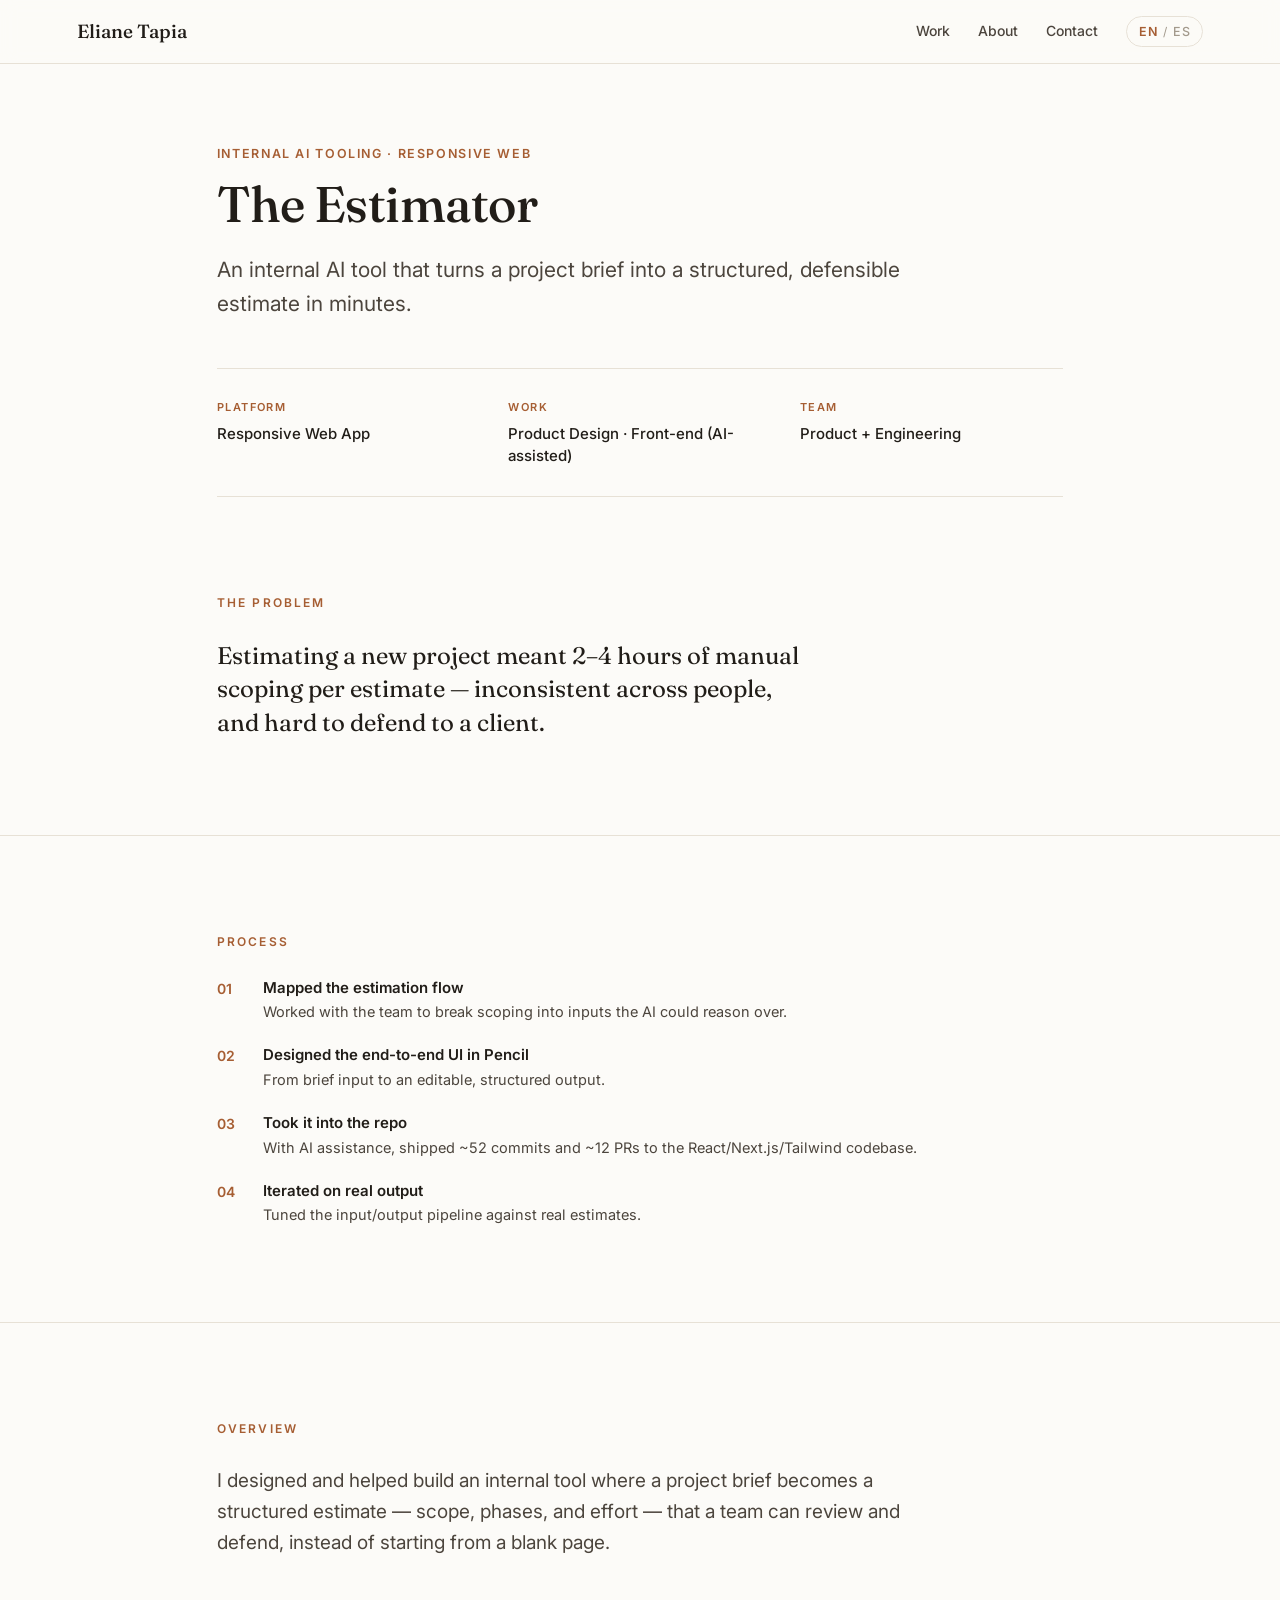
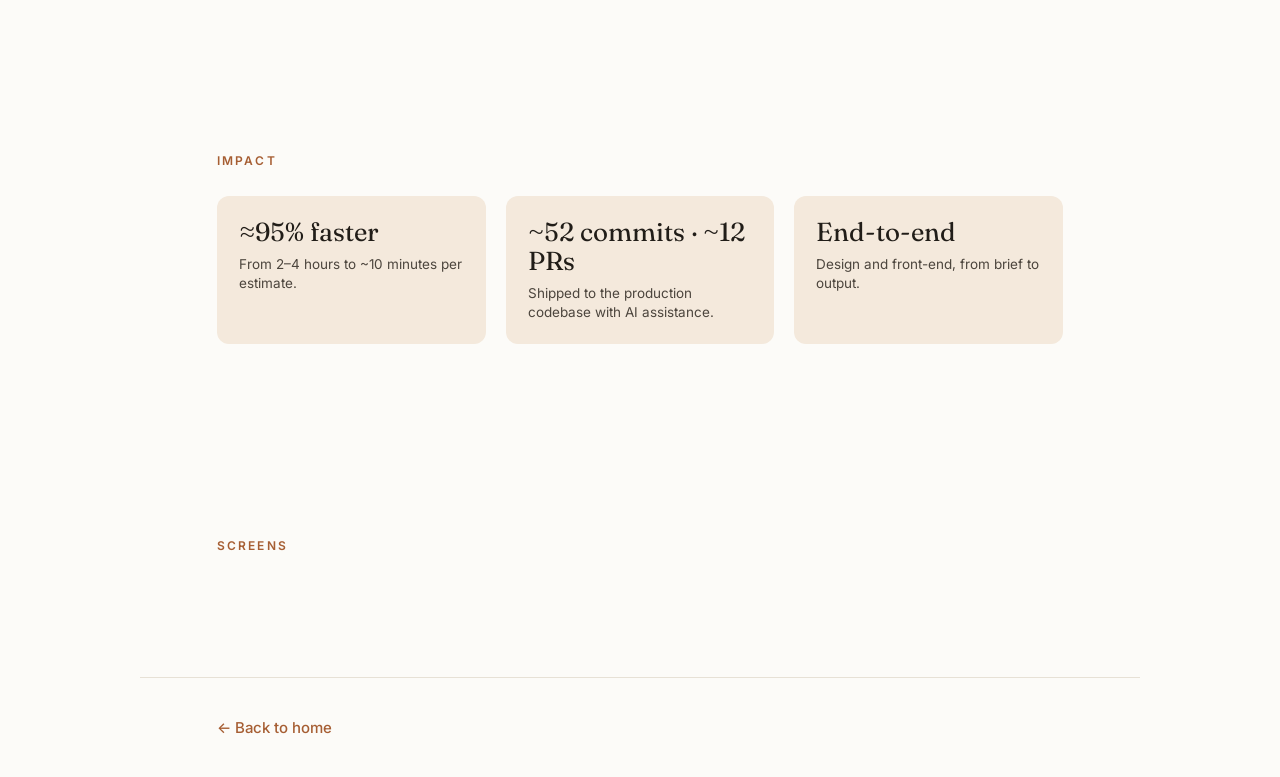
==== estimator.html @ 90d1f4f0 "Initial commit: elianetapia.com portfolio (home + 4 project pages)" ====
<!DOCTYPE html>
<html lang="en">
<head>
  <meta charset="UTF-8">
  <meta name="viewport" content="width=device-width, initial-scale=1.0">
  <title>The Estimator — Eliane Tapia</title>
  <meta name="description" content="An internal AI tool that turns a project brief into a structured, defensible estimate in minutes.">
  <link rel="preconnect" href="https://fonts.googleapis.com">
  <link rel="preconnect" href="https://fonts.gstatic.com" crossorigin>
  <link href="https://fonts.googleapis.com/css2?family=Fraunces:opsz,wght@9..144,400;9..144,500;9..144,600&family=Inter:wght@400;500;600&display=swap" rel="stylesheet">
  <link rel="stylesheet" href="css/styles.css">
</head>
<body>
  <header class="topbar">
    <a class="wordmark" href="index.html">Eliane Tapia</a>
    <nav class="nav">
      <a href="index.html#work" data-es="Trabajo">Work</a>
      <a href="index.html#about" data-es="Sobre mí">About</a>
      <a href="index.html#contact" data-es="Contacto">Contact</a>
      <div class="lang" role="group" aria-label="Language">
        <button data-lang="en" class="active" aria-pressed="true">EN</button>
        <span>/</span>
        <button data-lang="es" aria-pressed="false">ES</button>
      </div>
    </nav>
  </header>

  <main>
    <section class="detail-hero wrap">
      <p class="eyebrow">INTERNAL AI TOOLING · RESPONSIVE WEB</p>
      <h1 class="detail-title">The Estimator</h1>
      <p class="detail-sub" data-es="Una herramienta interna de IA que convierte un brief de proyecto en una estimación estructurada y defendible en minutos.">An internal AI tool that turns a project brief into a structured, defensible estimate in minutes.</p>
    </section>

    <section class="wrap">
      <div class="meta">
        <div><p class="k" data-es="PLATAFORMA">PLATFORM</p><p class="v" data-es="App web responsive">Responsive Web App</p></div>
        <div><p class="k" data-es="ROL">WORK</p><p class="v" data-es="Product Design · Front-end (con IA)">Product Design · Front-end (AI-assisted)</p></div>
        <div><p class="k" data-es="EQUIPO">TEAM</p><p class="v" data-es="Producto + Ingeniería">Product + Engineering</p></div>
      </div>
    </section>

    <section class="section wrap">
      <p class="label" data-es="EL PROBLEMA">THE PROBLEM</p>
      <p class="problem-text" data-es="Estimar un proyecto nuevo tomaba 2–4 horas de scoping manual por estimación, era inconsistente entre personas y difícil de defender ante el cliente.">Estimating a new project meant 2–4 hours of manual scoping per estimate — inconsistent across people, and hard to defend to a client.</p>
    </section>

    <hr class="rule">

    <section class="section wrap">
      <p class="label" data-es="PROCESO">PROCESS</p>
      <div class="steps">
        <div class="step"><span class="num">01</span><div><h4 data-es="Mapeé el flujo de estimación">Mapped the estimation flow</h4><p data-es="Con el equipo, descompuse el scoping en inputs sobre los que la IA pudiera razonar.">Worked with the team to break scoping into inputs the AI could reason over.</p></div></div>
        <div class="step"><span class="num">02</span><div><h4 data-es="Diseñé la UI end-to-end en Pencil">Designed the end-to-end UI in Pencil</h4><p data-es="Desde el input del brief hasta un output estructurado y editable.">From brief input to an editable, structured output.</p></div></div>
        <div class="step"><span class="num">03</span><div><h4 data-es="Lo llevé al repositorio">Took it into the repo</h4><p data-es="Con asistencia de IA, entregué ~52 commits y ~12 PRs al código React/Next.js/Tailwind.">With AI assistance, shipped ~52 commits and ~12 PRs to the React/Next.js/Tailwind codebase.</p></div></div>
        <div class="step"><span class="num">04</span><div><h4 data-es="Iteré sobre output real">Iterated on real output</h4><p data-es="Ajusté el pipeline de input/output contra estimaciones reales.">Tuned the input/output pipeline against real estimates.</p></div></div>
      </div>
    </section>

    <hr class="rule">

    <section class="section wrap">
      <p class="label" data-es="RESUMEN">OVERVIEW</p>
      <p class="overview-text" data-es="Diseñé y ayudé a construir una herramienta interna donde un brief de proyecto se convierte en una estimación estructurada —alcance, fases y esfuerzo— que el equipo puede revisar y defender, en lugar de partir de una página en blanco.">I designed and helped build an internal tool where a project brief becomes a structured estimate — scope, phases, and effort — that a team can review and defend, instead of starting from a blank page.</p>
    </section>

    <section class="section wrap">
      <p class="label" data-es="IMPACTO">IMPACT</p>
      <div class="impact-cards">
        <div class="impact-card"><p class="big" data-es="≈95% más rápido">≈95% faster</p><p class="small" data-es="De 2–4 horas a ~10 minutos por estimación.">From 2–4 hours to ~10 minutes per estimate.</p></div>
        <div class="impact-card"><p class="big">~52 commits · ~12 PRs</p><p class="small" data-es="Entregados al código de producción con asistencia de IA.">Shipped to the production codebase with AI assistance.</p></div>
        <div class="impact-card"><p class="big" data-es="End-to-end">End-to-end</p><p class="small" data-es="Diseño y front-end, del brief al output.">Design and front-end, from brief to output.</p></div>
      </div>
    </section>

    <section class="section wrap">
      <p class="label" data-es="PANTALLAS">SCREENS</p>
      <div class="gallery-lead"><img src="images/estimator-lead.png" alt="The Estimator — main view" onerror="this.parentElement.style.display='none'"></div>
      <div class="gallery-grid">
        <div class="shot"><img src="images/estimator-1.png" alt="" onerror="this.parentElement.style.display='none'"></div>
        <div class="shot"><img src="images/estimator-2.png" alt="" onerror="this.parentElement.style.display='none'"></div>
      </div>
    </section>
  </main>

  <footer class="detail-footer wrap">
    <a href="index.html" data-es="← Volver al inicio">← Back to home</a>
  </footer>

  <script src="js/main.js"></script>
</body>
</html>
---- css/styles.css ----
/* ============================================================
   Eliane Tapia — Portfolio
   Token-first stylesheet. Change a value here, it updates everywhere.
   ============================================================ */

:root {
  /* Color */
  --paper:      #FCFBF8;  /* page background */
  --ink:        #211D18;  /* primary text / headings */
  --mid:        #4C453D;  /* body text */
  --soft:       #857C70;  /* secondary text */
  --faint:      #A39A8C;  /* captions, footnotes */
  --line:       #E7E1D6;  /* hairlines, borders */
  --accent:     #A65E33;  /* sienna — labels, links, accents */
  --tint:       #F4E9DC;  /* warm band / cards */
  --img-tint:   #ECE5DB;  /* image placeholder background */

  /* Type */
  --display: "Fraunces", "Playfair Display", Georgia, serif;
  --body: "Inter", -apple-system, BlinkMacSystemFont, "Segoe UI", sans-serif;

  /* Layout */
  --maxw: 1000px;
  --gutter: clamp(20px, 6vw, 80px);
}

/* ---------- Reset ---------- */
*, *::before, *::after { box-sizing: border-box; }
html { -webkit-text-size-adjust: 100%; scroll-behavior: smooth; }
body {
  margin: 0;
  background: var(--paper);
  color: var(--mid);
  font-family: var(--body);
  font-size: 17px;
  line-height: 1.6;
  -webkit-font-smoothing: antialiased;
  text-rendering: optimizeLegibility;
}
img { max-width: 100%; display: block; }
a { color: var(--accent); text-decoration: none; }
a:hover { text-decoration: underline; text-underline-offset: 3px; }
h1, h2, h3 { font-family: var(--display); color: var(--ink); font-weight: 500; margin: 0; }

/* ---------- Layout helpers ---------- */
.wrap { max-width: var(--maxw); margin: 0 auto; padding-left: var(--gutter); padding-right: var(--gutter); }
.section { padding-block: clamp(56px, 9vw, 96px); }
.label {
  font-family: var(--body); font-weight: 600; font-size: 12px;
  letter-spacing: 0.18em; color: var(--accent); text-transform: uppercase;
  margin: 0 0 26px;
}
.rule { height: 1px; background: var(--line); border: 0; margin: 0; }
.accent { color: var(--accent); }

/* ---------- Topbar ---------- */
.topbar {
  position: sticky; top: 0; z-index: 50;
  display: flex; align-items: center; justify-content: space-between;
  gap: 16px; flex-wrap: wrap;
  padding: 16px var(--gutter);
  background: color-mix(in srgb, var(--paper) 88%, transparent);
  backdrop-filter: saturate(140%) blur(8px);
  border-bottom: 1px solid var(--line);
}
.wordmark { font-family: var(--display); font-weight: 500; font-size: 19px; color: var(--ink); }
.wordmark:hover { text-decoration: none; }
.nav { display: flex; align-items: center; gap: clamp(14px, 3vw, 28px); }
.nav > a { color: var(--mid); font-weight: 500; font-size: 14px; }
.lang { display: inline-flex; align-items: center; gap: 6px; padding: 5px 12px; border: 1px solid var(--line); border-radius: 20px; }
.lang button {
  background: none; border: 0; cursor: pointer; font-family: var(--body);
  font-size: 12.5px; font-weight: 500; letter-spacing: 0.04em; color: var(--faint); padding: 0;
}
.lang button.active { color: var(--accent); font-weight: 600; }
.lang span { color: var(--faint); font-size: 12px; }

/* ---------- Hero ---------- */
.hero { padding-top: clamp(56px, 9vw, 88px); padding-bottom: clamp(40px, 6vw, 60px); }
.eyebrow { font-weight: 600; font-size: 12.5px; letter-spacing: 0.13em; color: var(--accent); margin: 0 0 22px; }
.hero-title {
  font-size: clamp(34px, 6.2vw, 60px); line-height: 1.05; letter-spacing: -0.01em;
  max-width: 16ch; margin: 0 0 26px;
}
.lead { font-size: clamp(17px, 2.2vw, 19px); color: var(--mid); max-width: 56ch; margin: 0 0 26px; line-height: 1.6; }
.hero-links { font-size: 15px; }
.hero-links a { font-weight: 500; }
.hero-links .sep { color: var(--line); margin: 0 8px; }

/* ---------- About ---------- */
.about-row { display: grid; grid-template-columns: 340px 1fr; gap: clamp(32px, 5vw, 60px); align-items: start; }
.about-photo {
  aspect-ratio: 34 / 42; border-radius: 14px; overflow: hidden;
  background: var(--img-tint); border: 1px solid var(--line);
  display: grid; place-items: center;
}
.about-photo img { width: 100%; height: 100%; object-fit: cover; }
.about-photo::after { content: "Tu foto"; color: var(--faint); font-size: 13px; letter-spacing: 0.18em; }
.about-photo:has(img[src]:not([src=""]))::after { content: none; }
.about-lead { font-family: var(--display); font-size: clamp(20px, 2.6vw, 23px); color: var(--ink); line-height: 1.4; margin: 0 0 18px; }
.about-body { font-size: 16px; color: var(--mid); margin: 0 0 26px; }
.facts { display: flex; flex-wrap: wrap; gap: 36px; }
.fact-k { font-weight: 600; font-size: 11px; letter-spacing: 0.13em; color: var(--accent); text-transform: uppercase; margin: 0 0 4px; }
.fact-v { font-weight: 500; font-size: 14px; color: var(--ink); margin: 0; }

/* ---------- Selected work ---------- */
.cards { display: grid; grid-template-columns: 1fr 1fr; gap: clamp(28px, 4vw, 40px) clamp(24px, 3vw, 32px); }
.card { display: block; color: inherit; }
.card:hover { text-decoration: none; }
.card-media {
  aspect-ratio: 16 / 9; border-radius: 12px; overflow: hidden; background: var(--img-tint);
  border: 1px solid var(--line); margin-bottom: 16px; transition: transform .25s ease, box-shadow .25s ease;
}
.card-media img { width: 100%; height: 100%; object-fit: cover; }
.card:hover .card-media { transform: translateY(-3px); box-shadow: 0 18px 40px rgba(33,29,24,.12); }
.card h3 { font-size: clamp(20px, 2.4vw, 23px); line-height: 1.18; margin: 0 0 8px; }
.card-meta { font-weight: 600; font-size: 12px; letter-spacing: 0.06em; color: var(--accent); margin: 0 0 8px; }
.card-desc { font-size: 15px; color: var(--mid); margin: 0 0 8px; }
.card-stack { font-size: 12.5px; color: var(--faint); letter-spacing: 0.02em; margin: 0; }

/* ---------- Design → Code band ---------- */
.band { background: var(--tint); }
.band h2 { font-size: clamp(26px, 3.4vw, 36px); line-height: 1.14; margin: 0 0 36px; max-width: 22ch; }
.points { display: grid; grid-template-columns: repeat(3, 1fr); gap: clamp(24px, 4vw, 40px); }
.point .arrow { color: var(--accent); font-size: 18px; }
.point h4 { font-family: var(--body); font-weight: 600; font-size: 15px; color: var(--ink); margin: 6px 0 6px; line-height: 1.4; }
.point p { font-size: 14px; color: var(--mid); margin: 0; }

/* ---------- Contact ---------- */
.contact h2 { font-size: clamp(30px, 4.4vw, 46px); line-height: 1.08; margin: 0 0 22px; }
.contact-links { font-size: clamp(16px, 2vw, 18px); }
.contact-links a { font-weight: 500; }
.contact-links .sep { color: var(--line); margin: 0 10px; }
.site-footer { padding: 24px var(--gutter) 44px; color: var(--faint); font-size: 12px; letter-spacing: 0.02em; }

/* ---------- Detail page ---------- */
.detail-hero { padding-top: clamp(48px, 7vw, 80px); padding-bottom: clamp(32px, 5vw, 48px); }
.detail-hero .eyebrow { margin-bottom: 14px; }
.detail-title { font-size: clamp(32px, 5.4vw, 50px); line-height: 1.06; letter-spacing: -0.01em; max-width: 18ch; margin: 0 0 22px; }
.detail-sub { font-size: clamp(17px, 2.2vw, 21px); color: var(--mid); max-width: 56ch; margin: 0; }

.meta { display: grid; grid-template-columns: repeat(3, 1fr); gap: 28px; padding-block: 30px; border-top: 1px solid var(--line); border-bottom: 1px solid var(--line); }
.meta .k { font-weight: 600; font-size: 11px; letter-spacing: 0.13em; color: var(--accent); text-transform: uppercase; margin: 0 0 6px; }
.meta .v { font-weight: 500; font-size: 15px; color: var(--ink); margin: 0; line-height: 1.45; }

.problem-text { font-family: var(--display); font-size: clamp(21px, 2.8vw, 24px); color: var(--ink); line-height: 1.4; max-width: 40ch; margin: 0; }

.steps { display: flex; flex-direction: column; gap: 22px; }
.step { display: grid; grid-template-columns: 28px 1fr; gap: 18px; align-items: start; }
.step .num { font-weight: 600; font-size: 14px; color: var(--accent); }
.step h4 { font-family: var(--body); font-weight: 600; font-size: 15px; color: var(--ink); margin: 0 0 3px; line-height: 1.3; }
.step p { font-size: 14.5px; color: var(--mid); margin: 0; }

.overview-text { font-size: clamp(17px, 2.2vw, 19px); color: var(--mid); max-width: 60ch; margin: 0; line-height: 1.65; }

.impact-cards { display: grid; grid-template-columns: repeat(3, 1fr); gap: 20px; }
.impact-card { background: var(--tint); border-radius: 12px; padding: 22px; }
.impact-card .big { font-family: var(--display); font-size: clamp(22px, 2.8vw, 26px); color: var(--ink); line-height: 1.12; margin: 0 0 8px; }
.impact-card .small { font-size: 13.5px; color: var(--mid); margin: 0; line-height: 1.4; }

.gallery-lead { border-radius: 12px; overflow: hidden; background: var(--img-tint); border: 1px solid var(--line); aspect-ratio: 16 / 9; margin-bottom: 20px; }
.gallery-lead img { width: 100%; height: 100%; object-fit: cover; }
.gallery-grid { display: grid; grid-template-columns: 1fr 1fr; gap: 20px; }
.gallery-grid .shot { border-radius: 12px; overflow: hidden; background: var(--img-tint); border: 1px solid var(--line); aspect-ratio: 16 / 10; }
.gallery-grid .shot img { width: 100%; height: 100%; object-fit: cover; }
.gallery-grid.phones { grid-template-columns: repeat(3, 1fr); }
.gallery-grid.phones .shot { aspect-ratio: 9 / 16; }

.detail-footer { padding-block: 36px; border-top: 1px solid var(--line); }
.detail-footer a { font-weight: 500; font-size: 15px; }

/* ---------- Responsive ---------- */
@media (max-width: 760px) {
  .about-row { grid-template-columns: 1fr; }
  .about-photo { max-width: 280px; }
  .cards { grid-template-columns: 1fr; }
  .points { grid-template-columns: 1fr; gap: 22px; }
  .meta { grid-template-columns: 1fr; gap: 18px; }
  .impact-cards { grid-template-columns: 1fr; }
  .gallery-grid { grid-template-columns: 1fr; }
  .gallery-grid.phones { grid-template-columns: 1fr 1fr; }
  .nav { gap: 14px; }
}

/* ---------- A11y ---------- */
a:focus-visible, button:focus-visible { outline: 2px solid var(--accent); outline-offset: 3px; border-radius: 2px; }
@media (prefers-reduced-motion: reduce) {
  html { scroll-behavior: auto; }
  * { transition: none !important; }
}
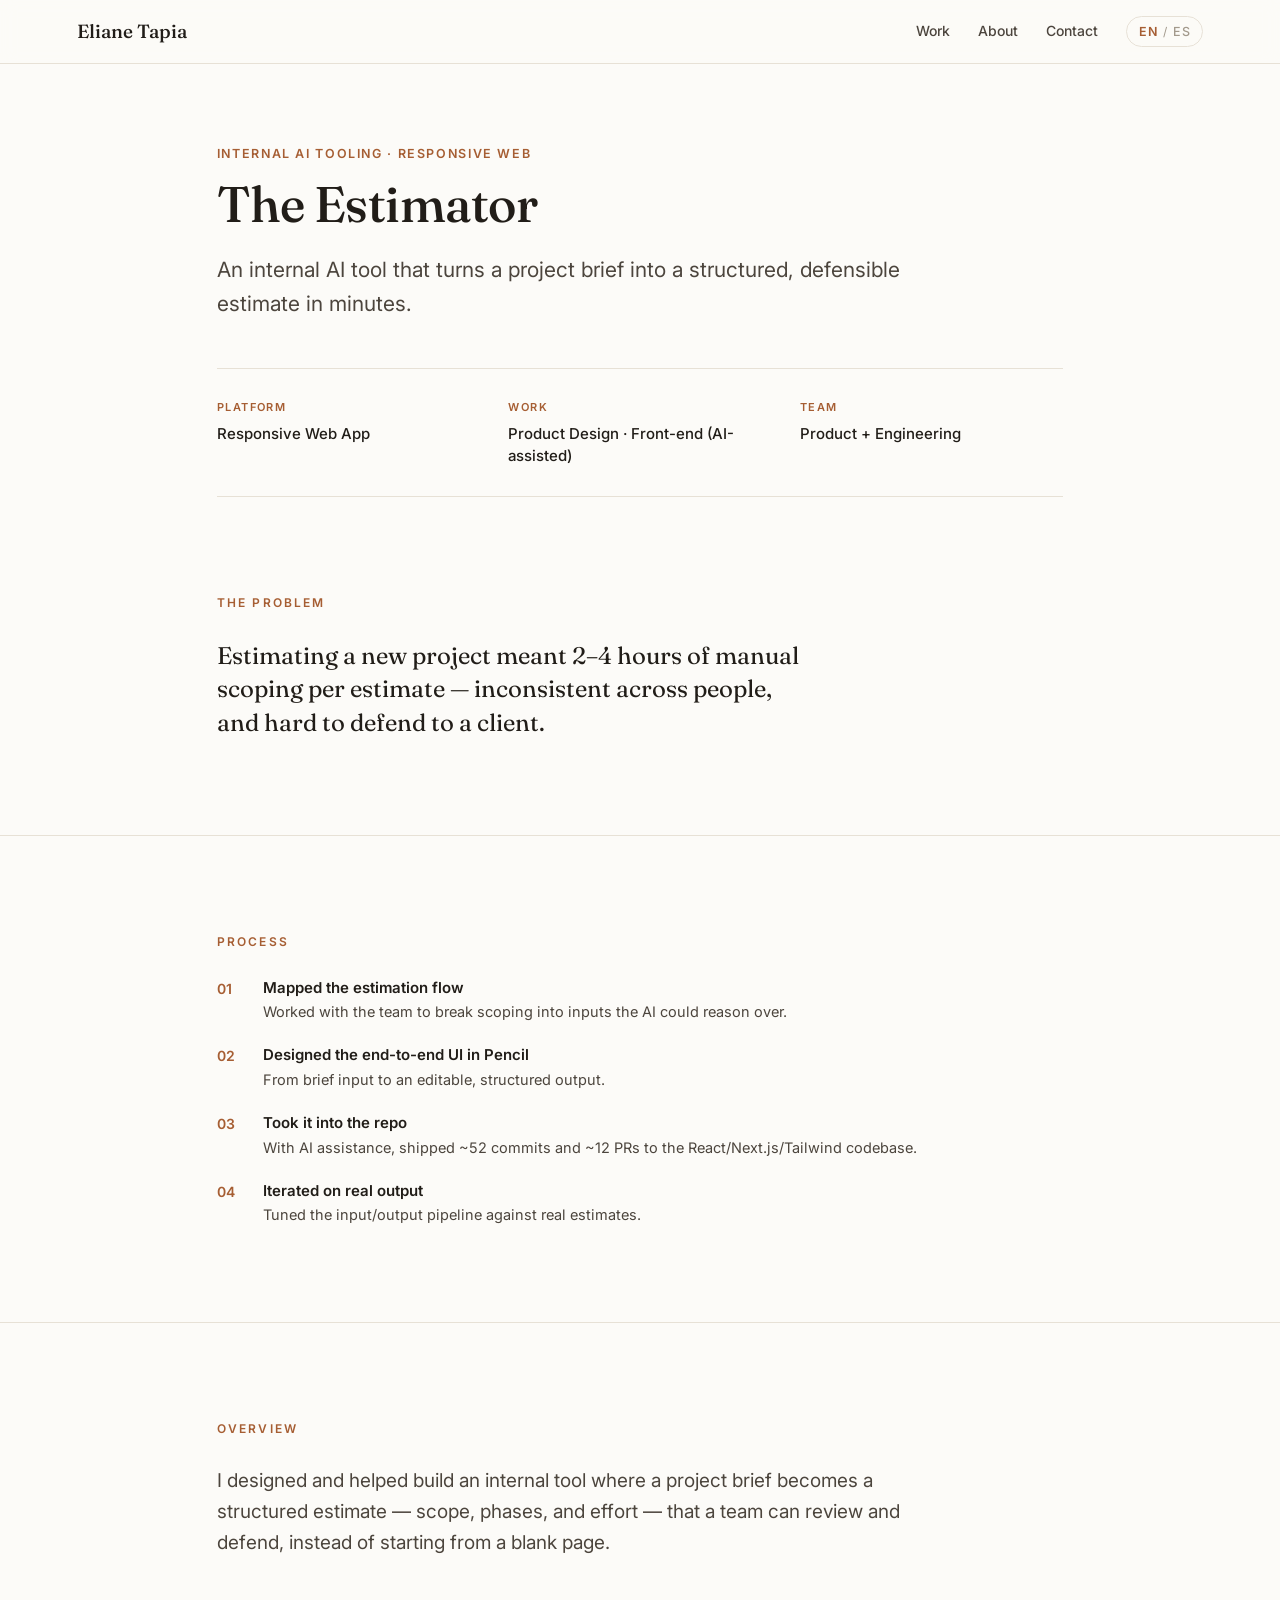
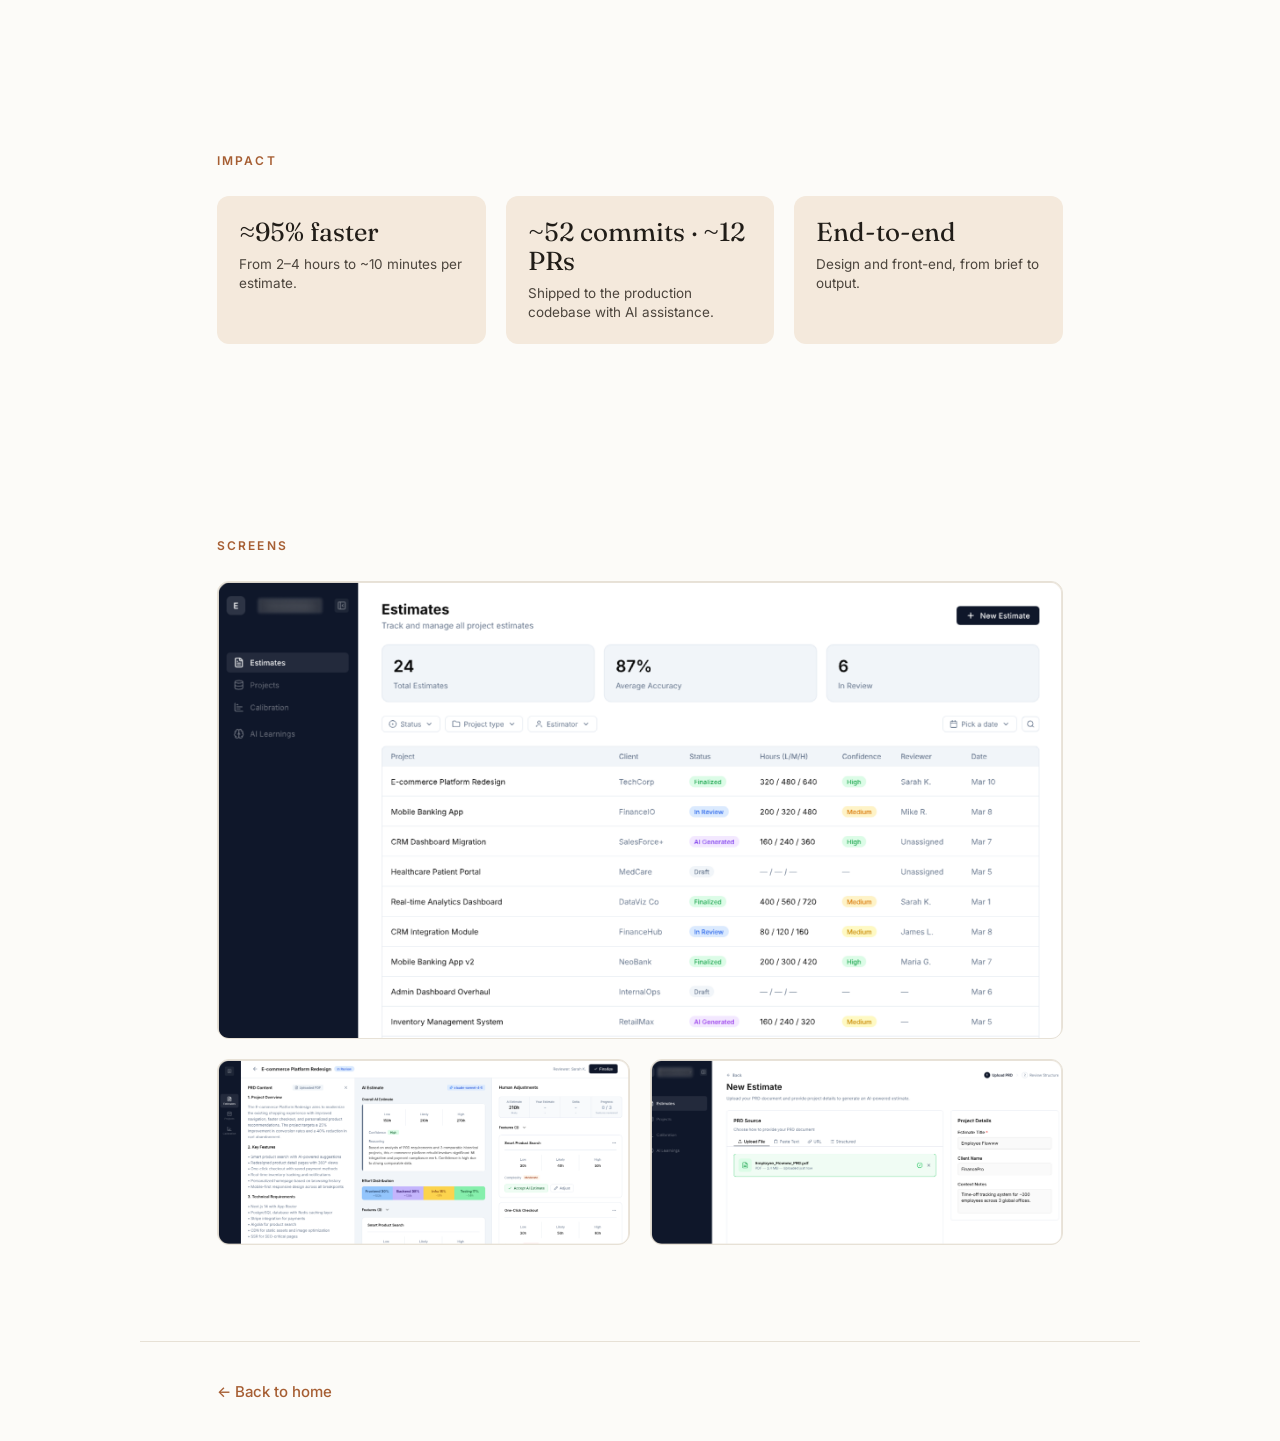
==== commit 5b767222: "Use Figma detail screens for project galleries - Pull each project's SCREENS images straight from Fi" ====
--- a/estimator.html
+++ b/estimator.html
@@ -75,7 +75,7 @@
 
     <section class="section wrap">
       <p class="label" data-es="PANTALLAS">SCREENS</p>
-      <div class="gallery-lead"><img src="images/estimator-lead.png" alt="The Estimator — main view" onerror="this.parentElement.style.display='none'"></div>
+      <div class="gallery-lead"><img src="images/estimator-lead.png" alt="The Estimator — estimates dashboard" onerror="this.parentElement.style.display='none'"></div>
       <div class="gallery-grid">
         <div class="shot"><img src="images/estimator-1.png" alt="" onerror="this.parentElement.style.display='none'"></div>
         <div class="shot"><img src="images/estimator-2.png" alt="" onerror="this.parentElement.style.display='none'"></div>
--- a/css/styles.css
+++ b/css/styles.css
@@ -76,13 +76,16 @@
 .lang span { color: var(--faint); font-size: 12px; }
 
 /* ---------- Hero ---------- */
-.hero { padding-top: clamp(56px, 9vw, 88px); padding-bottom: clamp(40px, 6vw, 60px); }
+.hero {
+  padding-top: clamp(56px, 9vw, 96px);
+  padding-bottom: clamp(56px, 9vw, 96px);
+}
 .eyebrow { font-weight: 600; font-size: 12.5px; letter-spacing: 0.13em; color: var(--accent); margin: 0 0 22px; }
 .hero-title {
   font-size: clamp(34px, 6.2vw, 60px); line-height: 1.05; letter-spacing: -0.01em;
-  max-width: 16ch; margin: 0 0 26px;
+  max-width: none ; margin: 0 0 26px;
 }
-.lead { font-size: clamp(17px, 2.2vw, 19px); color: var(--mid); max-width: 56ch; margin: 0 0 26px; line-height: 1.6; }
+.lead { font-size: clamp(17px, 2.2vw, 19px); color: var(--mid); max-width: none; margin: 0 0 26px; line-height: 1.6; }
 .hero-links { font-size: 15px; }
 .hero-links a { font-weight: 500; }
 .hero-links .sep { color: var(--line); margin: 0 8px; }
@@ -120,7 +123,7 @@
 
 /* ---------- Design → Code band ---------- */
 .band { background: var(--tint); }
-.band h2 { font-size: clamp(26px, 3.4vw, 36px); line-height: 1.14; margin: 0 0 36px; max-width: 22ch; }
+.band h2 { font-size: clamp(26px, 3.4vw, 36px); line-height: 1.14; margin: 0 0 36px; }
 .points { display: grid; grid-template-columns: repeat(3, 1fr); gap: clamp(24px, 4vw, 40px); }
 .point .arrow { color: var(--accent); font-size: 18px; }
 .point h4 { font-family: var(--body); font-weight: 600; font-size: 15px; color: var(--ink); margin: 6px 0 6px; line-height: 1.4; }
@@ -158,13 +161,15 @@
 .impact-card .big { font-family: var(--display); font-size: clamp(22px, 2.8vw, 26px); color: var(--ink); line-height: 1.12; margin: 0 0 8px; }
 .impact-card .small { font-size: 13.5px; color: var(--mid); margin: 0; line-height: 1.4; }
 
-.gallery-lead { border-radius: 12px; overflow: hidden; background: var(--img-tint); border: 1px solid var(--line); aspect-ratio: 16 / 9; margin-bottom: 20px; }
-.gallery-lead img { width: 100%; height: 100%; object-fit: cover; }
-.gallery-grid { display: grid; grid-template-columns: 1fr 1fr; gap: 20px; }
-.gallery-grid .shot { border-radius: 12px; overflow: hidden; background: var(--img-tint); border: 1px solid var(--line); aspect-ratio: 16 / 10; }
-.gallery-grid .shot img { width: 100%; height: 100%; object-fit: cover; }
+/* Gallery cards use the Figma frame proportions; images fill them
+   (cover, top-anchored) so there's no empty padding around the shot. */
+.gallery-lead { border-radius: 12px; overflow: hidden; background: var(--img-tint); border: 1px solid var(--line); margin-bottom: 20px; aspect-ratio: 960 / 520; }
+.gallery-lead img { width: 100%; height: 100%; object-fit: cover; object-position: top; display: block; }
+.gallery-grid { display: grid; grid-template-columns: 1fr 1fr; gap: 20px; align-items: start; }
+.gallery-grid .shot { border-radius: 12px; overflow: hidden; background: var(--img-tint); border: 1px solid var(--line); aspect-ratio: 468 / 210; }
+.gallery-grid .shot img { width: 100%; height: 100%; object-fit: cover; object-position: top; display: block; }
 .gallery-grid.phones { grid-template-columns: repeat(3, 1fr); }
-.gallery-grid.phones .shot { aspect-ratio: 9 / 16; }
+.gallery-grid.phones .shot { aspect-ratio: 304 / 460; }
 
 .detail-footer { padding-block: 36px; border-top: 1px solid var(--line); }
 .detail-footer a { font-weight: 500; font-size: 15px; }
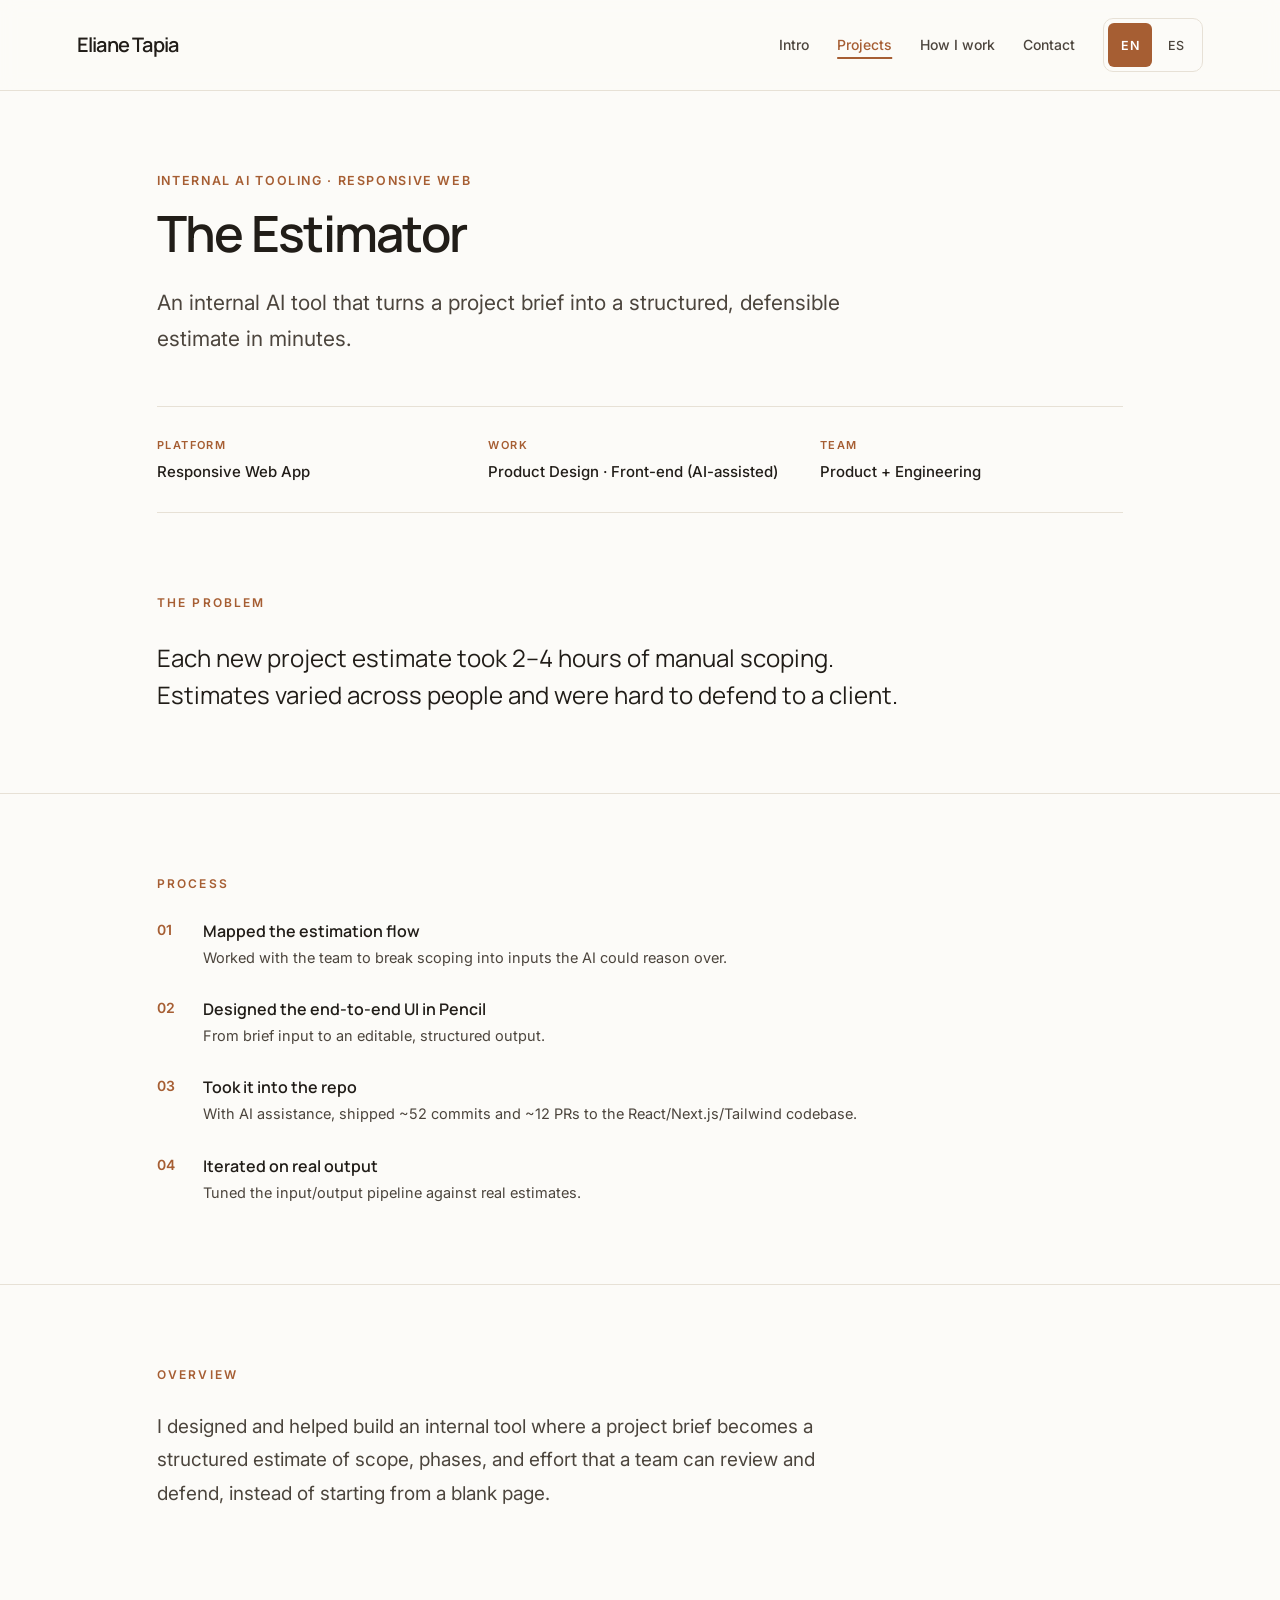
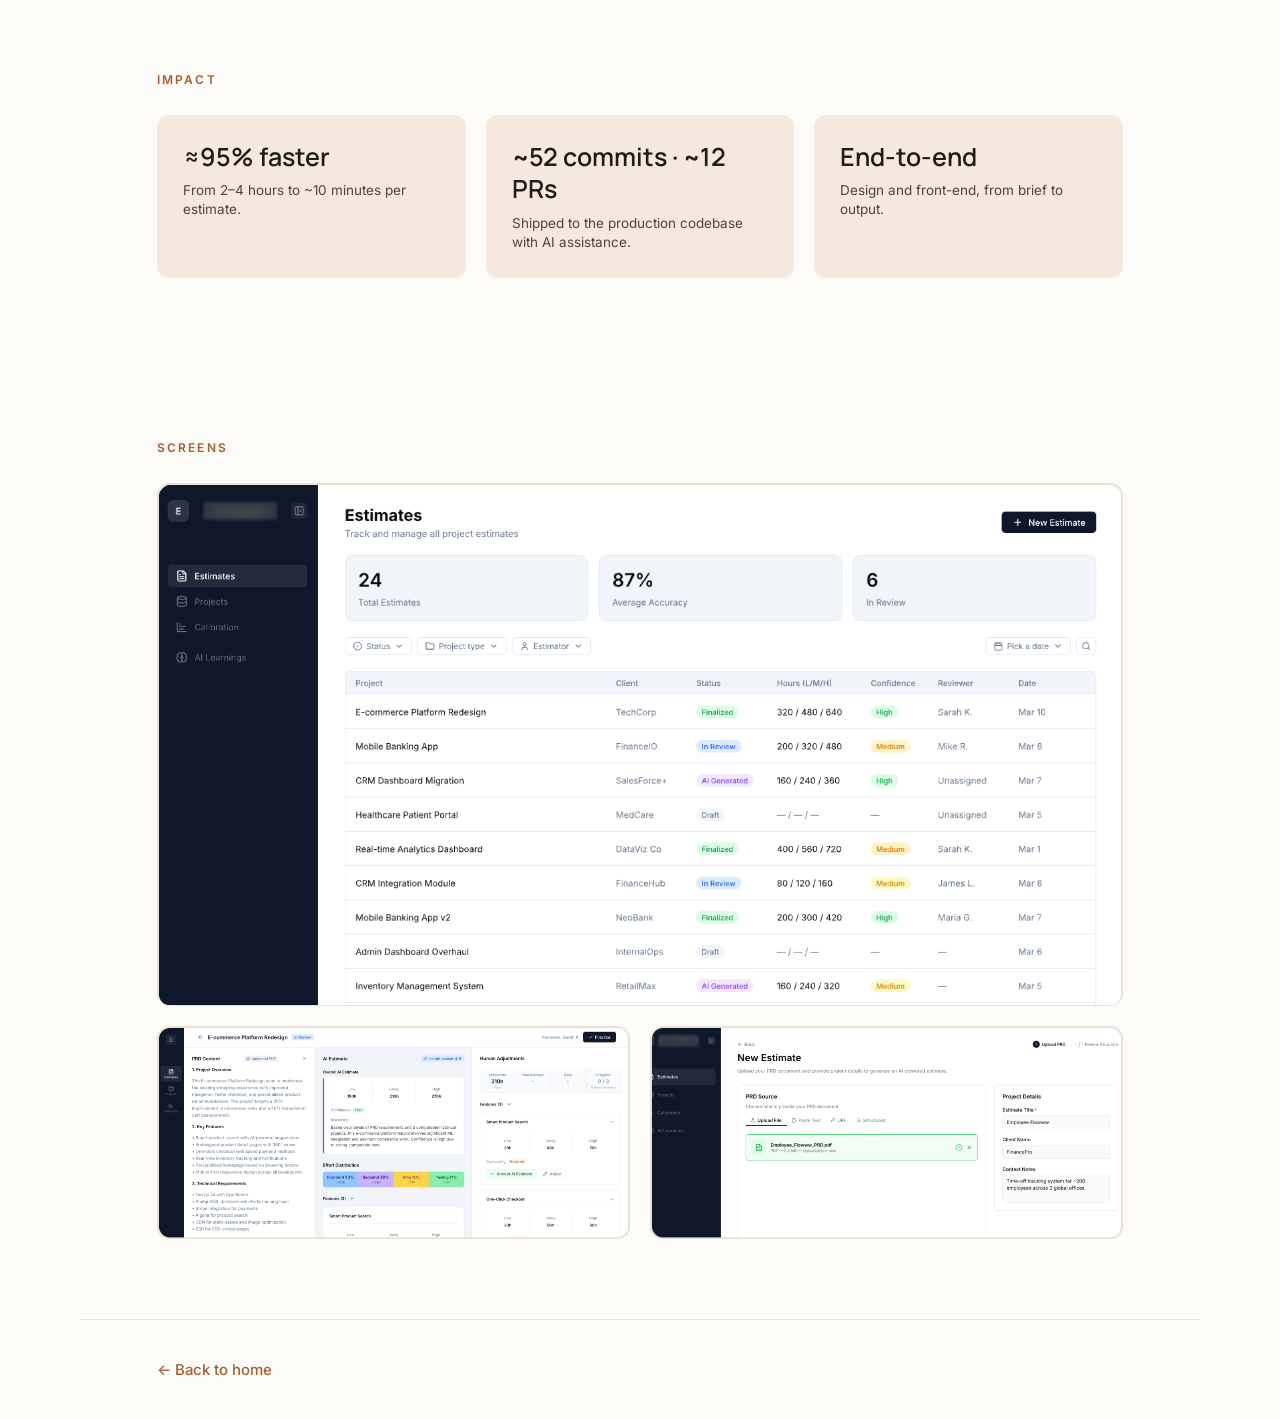
==== commit c73ffe9b: "Refresh portfolio layout and add Spanish resume downloads" ====
--- a/estimator.html
+++ b/estimator.html
@@ -3,29 +3,32 @@
 <head>
   <meta charset="UTF-8">
   <meta name="viewport" content="width=device-width, initial-scale=1.0">
-  <title>The Estimator — Eliane Tapia</title>
+  <title>The Estimator | Eliane Tapia</title>
   <meta name="description" content="An internal AI tool that turns a project brief into a structured, defensible estimate in minutes.">
   <link rel="preconnect" href="https://fonts.googleapis.com">
   <link rel="preconnect" href="https://fonts.gstatic.com" crossorigin>
-  <link href="https://fonts.googleapis.com/css2?family=Fraunces:opsz,wght@9..144,400;9..144,500;9..144,600&family=Inter:wght@400;500;600&display=swap" rel="stylesheet">
-  <link rel="stylesheet" href="css/styles.css">
+  <link href="https://fonts.googleapis.com/css2?family=Manrope:wght@500;600&family=Inter:wght@400;500;600&display=swap" rel="stylesheet">
+  <link rel="stylesheet" href="css/styles.css?v=portfolio-resume-23">
 </head>
 <body>
+  <a class="skip-link" href="#main" data-es="Saltar al contenido">Skip to content</a>
   <header class="topbar">
     <a class="wordmark" href="index.html">Eliane Tapia</a>
-    <nav class="nav">
-      <a href="index.html#work" data-es="Trabajo">Work</a>
-      <a href="index.html#about" data-es="Sobre mí">About</a>
+    <nav class="nav" aria-label="Main navigation" data-es-aria-label="Navegación principal">
+      <a href="index.html#intro" data-es="Introducción">Intro</a>
+      <a href="index.html#work" data-es="Proyectos">Projects</a>
+      <a href="index.html#approach" data-es="Cómo trabajo">How I work</a>
       <a href="index.html#contact" data-es="Contacto">Contact</a>
-      <div class="lang" role="group" aria-label="Language">
+    </nav>
+    <div class="header-actions">
+      <div class="lang" role="group" aria-label="Language" data-es-aria-label="Idioma">
         <button data-lang="en" class="active" aria-pressed="true">EN</button>
-        <span>/</span>
         <button data-lang="es" aria-pressed="false">ES</button>
       </div>
-    </nav>
+    </div>
   </header>
 
-  <main>
+  <main id="main">
     <section class="detail-hero wrap">
       <p class="eyebrow">INTERNAL AI TOOLING · RESPONSIVE WEB</p>
       <h1 class="detail-title">The Estimator</h1>
@@ -42,7 +45,7 @@
 
     <section class="section wrap">
       <p class="label" data-es="EL PROBLEMA">THE PROBLEM</p>
-      <p class="problem-text" data-es="Estimar un proyecto nuevo tomaba 2–4 horas de scoping manual por estimación, era inconsistente entre personas y difícil de defender ante el cliente.">Estimating a new project meant 2–4 hours of manual scoping per estimate — inconsistent across people, and hard to defend to a client.</p>
+      <p class="problem-text" data-es="Estimar un proyecto nuevo tomaba 2–4 horas de scoping manual por estimación, era inconsistente entre personas y difícil de defender ante el cliente.">Each new project estimate took 2–4 hours of manual scoping. Estimates varied across people and were hard to defend to a client.</p>
     </section>
 
     <hr class="rule">
@@ -61,7 +64,7 @@
 
     <section class="section wrap">
       <p class="label" data-es="RESUMEN">OVERVIEW</p>
-      <p class="overview-text" data-es="Diseñé y ayudé a construir una herramienta interna donde un brief de proyecto se convierte en una estimación estructurada —alcance, fases y esfuerzo— que el equipo puede revisar y defender, en lugar de partir de una página en blanco.">I designed and helped build an internal tool where a project brief becomes a structured estimate — scope, phases, and effort — that a team can review and defend, instead of starting from a blank page.</p>
+      <p class="overview-text" data-es="Diseñé y ayudé a construir una herramienta interna donde un brief de proyecto se convierte en una estimación estructurada de alcance, fases y esfuerzo que el equipo puede revisar y defender, en lugar de partir de una página en blanco.">I designed and helped build an internal tool where a project brief becomes a structured estimate of scope, phases, and effort that a team can review and defend, instead of starting from a blank page.</p>
     </section>
 
     <section class="section wrap">
@@ -75,10 +78,10 @@
 
     <section class="section wrap">
       <p class="label" data-es="PANTALLAS">SCREENS</p>
-      <div class="gallery-lead"><img src="images/estimator-lead.png" alt="The Estimator — estimates dashboard" onerror="this.parentElement.style.display='none'"></div>
+      <div class="gallery-lead"><img loading="lazy" decoding="async" src="images/estimator-lead.png" alt="The Estimator: estimates dashboard" onerror="this.parentElement.style.display='none'"></div>
       <div class="gallery-grid">
-        <div class="shot"><img src="images/estimator-1.png" alt="" onerror="this.parentElement.style.display='none'"></div>
-        <div class="shot"><img src="images/estimator-2.png" alt="" onerror="this.parentElement.style.display='none'"></div>
+        <div class="shot"><img loading="lazy" decoding="async" src="images/estimator-1.png" alt="" onerror="this.parentElement.style.display='none'"></div>
+        <div class="shot"><img loading="lazy" decoding="async" src="images/estimator-2.png" alt="" onerror="this.parentElement.style.display='none'"></div>
       </div>
     </section>
   </main>
@@ -87,6 +90,6 @@
     <a href="index.html" data-es="← Volver al inicio">← Back to home</a>
   </footer>
 
-  <script src="js/main.js"></script>
+  <script src="js/main.js?v=portfolio-resume-23"></script>
 </body>
 </html>
--- a/css/styles.css
+++ b/css/styles.css
@@ -16,7 +16,7 @@
   --img-tint:   #ECE5DB;  /* image placeholder background */
 
   /* Type */
-  --display: "Fraunces", "Playfair Display", Georgia, serif;
+  --display: "Manrope", -apple-system, BlinkMacSystemFont, "Segoe UI", sans-serif;
   --body: "Inter", -apple-system, BlinkMacSystemFont, "Segoe UI", sans-serif;
 
   /* Layout */
@@ -193,3 +193,296 @@
   html { scroll-behavior: auto; }
   * { transition: none !important; }
 }
+
+/* Refined typography, navigation, and spacing. */
+:root { --maxw: 1120px; --soft: #70675c; --faint: #756b5f; }
+h1, h2, h3, h4 { font-family: var(--display); font-weight: 600; }
+.point h4, .step h4 { font-family: var(--display); }
+section[id] { scroll-margin-top: 160px; }
+.topbar { padding-block: 18px; gap: 20px 28px; }
+.wordmark { font-size: 20px; font-weight: 600; letter-spacing: -.04em; }
+.nav { margin-left: auto; }
+.header-actions { display: flex; align-items: center; }
+.lang { padding: 4px; gap: 2px; border-radius: 10px; background: var(--paper); }
+.lang button { min-width: 44px; min-height: 44px; padding: 10px; border-radius: 6px; color: var(--mid); }
+.lang button.active { background: var(--accent); color: #fff; }
+.cv-button { min-height: 48px; padding: 12px 8px; border: 1px solid transparent; border-radius: 8px; background: transparent; color: var(--soft); font: 500 15px var(--body); line-height: 1.6; }
+.cv-button:disabled { cursor: not-allowed; opacity: .65; }
+a:focus-visible, button:focus-visible { outline: 3px solid var(--ink); outline-offset: 4px; }
+.skip-link { position: fixed; top: 8px; left: 12px; padding: 12px 20px; background: var(--paper); z-index: 100; transform: translateY(-180%); }
+.skip-link:focus { transform: translateY(0); }
+.hero { padding-block: clamp(64px, 9vw, 112px); }
+.hero-title { font-size: clamp(38px, 6.2vw, 70px); line-height: 1.12; letter-spacing: -.045em; margin-bottom: 28px; }
+.hero-title > span { display: block; }
+.lead { max-width: 640px; font-size: clamp(17px, 2vw, 19px); line-height: 1.75; }
+.hero-links { display: flex; flex-wrap: wrap; gap: 12px; align-items: center; margin: 30px 0 0; }
+.hero-links a { display: inline-flex; align-items: center; min-height: 48px; }
+.primary-link, .secondary-link { padding: 12px 20px; border: 1px solid var(--accent); border-radius: 8px; }
+.primary-link { background: var(--accent); color: #fff; }
+.secondary-link { background: transparent; color: var(--accent); }
+.primary-link:hover { background: #8f4e29; border-color: #8f4e29; text-decoration: none; }
+.secondary-link:hover { background: var(--tint); text-decoration: none; }
+.section { padding-block: clamp(52px, 7vw, 80px); }
+.cards { gap: 48px 32px; }
+.card h3 { font-size: clamp(21px, 2.2vw, 25px); line-height: 1.3; letter-spacing: -.025em; margin-bottom: 10px; }
+.card-desc { line-height: 1.7; max-width: 46ch; }
+.card-media { margin-bottom: 22px; }
+.about-row { grid-template-columns: minmax(220px, 300px) 1fr; }
+.about-lead { font-weight: 500; font-size: 22px; line-height: 1.55; letter-spacing: -.02em; }
+.about-body { line-height: 1.8; }
+.detail-title { max-width: 24ch; line-height: 1.15; letter-spacing: -.035em; }
+.detail-sub, .overview-text { line-height: 1.75; }
+.problem-text { max-width: 52ch; line-height: 1.55; }
+.step h4 { font-size: 16px; line-height: 1.5; }
+.steps { gap: 28px; }
+.impact-card { padding: 26px; }
+.impact-card .big { font-size: clamp(21px, 2.4vw, 25px); font-weight: 600; line-height: 1.3; }
+.contact-links { display: flex; flex-wrap: wrap; gap: 12px 20px; overflow-wrap: anywhere; }
+.contact-links .sep { display: none; }
+@media (max-width: 1000px) {
+  .topbar { gap: 12px 20px; }
+  .wordmark { flex: 1; }
+  .nav { order: 3; width: 100%; margin-left: 0; }
+  .nav > a { display: inline-flex; align-items: center; min-height: 44px; }
+}
+@media (max-width: 760px) {
+  .about-row { grid-template-columns: 1fr; }
+  .hero { padding-block: 56px 64px; }
+  .hero-title { font-size: clamp(36px, 8.5vw, 58px); }
+  .card-media { margin-bottom: 18px; }
+  .about-photo { width: 100%; }
+  .about-lead { font-size: 20px; }
+  .detail-title { overflow-wrap: anywhere; }
+}
+@media (max-width: 480px) {
+  .topbar { position: relative; gap: 12px; }
+  .wordmark { flex-basis: 100%; }
+  .nav { order: initial; width: 100%; justify-content: space-between; }
+  .header-actions { margin-left: auto; }
+  .hero-links { align-items: stretch; flex-direction: column; gap: 12px; }
+  .hero-links a { justify-content: center; }
+  .eyebrow { font-size: 11px; letter-spacing: .09em; }
+  .gallery-grid.phones { grid-template-columns: 1fr; }
+  section[id] { scroll-margin-top: 24px; }
+}
+
+/* Home layout: split introduction, compact work list, adjacent biography. */
+.home { --maxw: 1280px; }
+.home .topbar { padding-inline: max(var(--gutter), calc((100vw - var(--maxw)) / 2 + var(--gutter))); }
+.home .hero { display: grid; grid-template-columns: minmax(0, 1fr) 360px; align-items: center; gap: 64px; padding-block: clamp(64px, 8vw, 104px); }
+.hero-copy { min-width: 0; }
+.home .hero-title { font-size: clamp(38px, 4.6vw, 62px); }
+.home .lead { max-width: 47ch; font-size: 19px; line-height: 1.65; margin-bottom: 18px; }
+.hero-context { max-width: 56ch; font-size: 15px; line-height: 1.8; margin: 0; color: var(--mid); }
+.hero-profile { margin: 0; }
+.hero-photo { aspect-ratio: 34 / 42; border-radius: 16px; overflow: hidden; background: var(--img-tint); border: 1px solid var(--line); }
+.hero-photo img { width: 100%; height: 100%; object-fit: cover; }
+.hero-profile figcaption { margin-top: 16px; color: var(--soft); font-size: 12px; line-height: 1.6; }
+.home .hero-links { gap: 10px; font-size: 14px; }
+.home .hero-links a { padding-inline: 16px; }
+.home .cv-button { font-size: 14px; }
+.home .cards { grid-template-columns: repeat(2, minmax(0, 1fr)); gap: 32px; }
+.home .card { display: grid; grid-template-columns: minmax(0, 1fr); overflow: hidden; border: 1px solid var(--line); border-radius: 12px; background: var(--paper); transition: border-color .2s ease, box-shadow .2s ease; }
+.home .card-media { height: auto; min-height: 0; margin: 0; aspect-ratio: 3 / 2; border: 0; border-bottom: 1px solid var(--line); border-radius: 0; display: flex; align-items: center; background: var(--img-tint); }
+.home .card-media img { width: 100%; height: 100%; object-fit: contain; }
+.home .card:hover .card-media { transform: none; box-shadow: none; }
+.home .card:hover, .home .card:focus-visible { border-color: var(--accent); box-shadow: 0 6px 20px rgba(33,29,24,.06); }
+.card-copy { padding: 24px 26px; min-width: 0; }
+.home .card h3 { font-size: 23px; line-height: 1.3; }
+.home .card-meta { font-size: 10px; line-height: 1.6; }
+.home .card-desc { font-size: 14px; line-height: 1.7; max-width: 58ch; }
+.home .card-stack { font-size: 11px; }
+.card-link { display: inline-block; margin-top: 16px; color: var(--accent); font-size: 12px; font-weight: 600; }
+.home .about-row { display: block; }
+.home .about-lead { font-size: clamp(21px, 2.2vw, 27px); line-height: 1.5; }
+.home .about-body { font-size: 15px; }
+.home .facts { gap: 24px; border-top: 1px solid var(--line); padding-top: 24px; margin-top: 32px; }
+.home .point { padding: 28px; background: var(--paper); border: 1px solid var(--line); border-radius: 12px; }
+.home .points { gap: 20px; }
+.home .contact { text-align: center; padding-block: clamp(64px, 9vw, 112px); }
+.home .contact-links { justify-content: center; }
+.home .site-footer { text-align: center; border-top: 1px solid var(--line); }
+@media (max-width: 1000px) {
+  .home .hero { grid-template-columns: minmax(0, 1fr) 280px; gap: 32px; }
+  .home .about { border-top: 1px solid var(--line); }
+  .home .card { grid-template-columns: minmax(0, 1fr); }
+}
+@media (max-width: 760px) {
+  .home .hero { grid-template-columns: 1fr; gap: 36px; }
+  .hero-profile { display: grid; grid-template-columns: 100px minmax(0, 1fr); gap: 20px; align-items: center; max-width: 360px; }
+  .hero-profile figcaption { margin: 0; }
+  .home .hero-title { font-size: clamp(36px, 8vw, 56px); }
+  .home .topbar .wordmark { flex: 1; }
+  .home .topbar .nav { order: 3; }
+  .home .header-actions { margin-left: 0; }
+}
+@media (max-width: 480px) {
+  .home .card { grid-template-columns: 1fr; }
+  .home .card-media { min-height: 0; aspect-ratio: 3 / 2; }
+  .home .card-media img { height: 100%; }
+  .card-copy { padding: 22px; }
+}
+
+/* Compact skills inside About and expanded working approach cards. */
+.about-skills { border-top: 1px solid var(--line); padding-top: 18px; margin-top: 28px; }
+.skills-inner .label { margin: 0 0 14px; font-size: 10px; color: var(--soft); }
+.skill-list { display: flex; flex-wrap: wrap; gap: 8px; padding: 0; margin: 0; list-style: none; }
+.skill-list li { display: inline-flex; align-items: center; gap: 7px; padding: 6px 10px; border: 1px solid var(--line); border-radius: 24px; background: var(--paper); color: var(--mid); font-size: 11px; line-height: 1.5; }
+.skill-list li::before { content: ""; width: 5px; height: 5px; flex-shrink: 0; border-radius: 50%; background: var(--accent); }
+.approach h2 { margin-bottom: 18px; line-height: 1.25; }
+.approach h2 > span { display: inline; }
+.approach h3 > span { display: block; }
+.approach-intro { max-width: none; margin: 0 0 44px; font-size: 16px; line-height: 1.75; }
+.home .approach .points { gap: 18px; }
+.home .approach .point { display: flex; flex-direction: column; min-width: 0; padding: 28px 24px; border-radius: 20px; box-shadow: 0 8px 28px rgba(33,29,24,.04); }
+.approach-number { align-self: flex-start; margin-bottom: 12px; color: var(--soft); font: 500 10px var(--body); letter-spacing: .12em; }
+.approach-icon { display: grid; place-items: center; width: 44px; height: 44px; margin-bottom: 20px; border-radius: 12px; color: var(--accent); background: var(--tint); }
+.approach .point h3 { font-size: 21px; line-height: 1.4; letter-spacing: -.02em; margin-bottom: 16px; }
+.approach .point p { font-size: 13px; line-height: 1.8; margin-bottom: 26px; }
+.approach-details { list-style: none; padding: 0; margin: auto 0 26px; display: grid; gap: 8px; }
+.approach-details li { display: flex; align-items: baseline; gap: 10px; padding: 10px 12px; border: 1px solid var(--line); border-radius: 9px; background: #fffdf9; font-size: 12px; line-height: 1.6; }
+.approach-details li::before { content: "↓"; color: var(--accent); flex-shrink: 0; }
+.approach-tags { display: flex; flex-wrap: wrap; gap: 6px; padding: 0; margin: 0; list-style: none; }
+.approach-tags li { background: var(--tint); border: 1px solid var(--line); border-radius: 5px; padding: 4px 7px; color: var(--mid); font-size: 10px; line-height: 1.5; }
+.approach-note { margin: 24px 0 0; color: var(--soft); font-size: 12px; line-height: 1.7; }
+@media (max-width: 960px) {
+  .home .approach .points { grid-template-columns: 1fr; }
+  .approach .point p { max-width: 65ch; }
+}
+
+.skills-marquee { display: flex; align-items: center; min-height: 58px; padding: 16px 0; background: var(--ink); color: var(--paper); }
+.marquee-window { min-width: 0; flex: 1; overflow: hidden; }
+.marquee-track { display: flex; width: max-content; animation: skills-scroll 65s linear infinite; }
+.marquee-list { display: flex; flex-shrink: 0; align-items: center; gap: 28px; padding: 0 28px 0 0; margin: 0; list-style: none; }
+.marquee-list li { display: flex; align-items: center; gap: 28px; white-space: nowrap; font-size: 12px; font-weight: 500; letter-spacing: .04em; }
+.marquee-list li::after { content: "✦"; color: #dc9c73; font-size: 12px; }
+@keyframes skills-scroll { to { transform: translateX(-50%); } }
+@media (max-width: 480px) {
+  .skills-marquee { gap: 10px; padding-inline: 16px; }
+}
+@media (prefers-reduced-motion: reduce) {
+  .skills-marquee .marquee-track { animation: none; width: auto; }
+  .skills-marquee .marquee-list { flex-wrap: wrap; gap: 12px 20px; }
+}
+
+/* Fit the header, hero and complete skills band into the first viewport. */
+@media (min-width: 761px) {
+  .home .hero {
+    min-height: calc(100vh - var(--header-height, 90px) - var(--skills-height, 58px));
+    min-height: calc(100svh - var(--header-height, 90px) - var(--skills-height, 58px));
+    padding-block: clamp(40px, 6svh, 80px);
+  }
+}
+@media (prefers-reduced-motion: reduce) {
+  .skills-marquee .marquee-list[aria-hidden="true"] { display: none; }
+}
+
+/* Only settle near a boundary; ordinary scrolling stays unrestricted. */
+@media (min-width: 1001px) and (prefers-reduced-motion: no-preference) {
+  html.home-page {
+    scroll-snap-type: y proximity;
+    scroll-padding-top: var(--header-height, 90px);
+  }
+  .home .hero, .home .work, .home .about, .home .approach, .home .contact {
+    scroll-snap-align: start;
+    scroll-margin-top: 0;
+  }
+  .home .work, .home .about, .home .approach, .home .contact {
+    min-height: calc(100svh - var(--header-height, 90px));
+  }
+  .home .site-footer { scroll-snap-align: end; }
+  .home .skills-marquee { scroll-snap-align: end; }
+}
+
+@media (min-width: 1001px) and (max-width: 1150px) {
+  .home .hero { grid-template-columns: minmax(0, 1fr) 310px; gap: 40px; }
+  .home .hero-title { font-size: 46px; }
+}
+@media (max-width: 760px) {
+  .home .lead { font-size: 18px; }
+  .hero-context { font-size: 15px; }
+}
+
+/* Biography and contextual project gallery share one desktop section. */
+.about-work { display: grid; grid-template-columns: repeat(2, minmax(0, 1fr)); gap: clamp(32px, 4vw, 56px); align-items: start; }
+.home .about-work .about, .home .about-work .work { min-width: 0; min-height: 0; border-top: 0; scroll-snap-align: none; scroll-margin-top: calc(var(--header-height, 90px) + 24px); }
+.home .about-work .about-text { display: block; }
+.home .about-work .about-lead { font-size: 20px; line-height: 1.65; }
+.home .about-work .about-body { font-size: 14px; line-height: 1.8; }
+.home .about-work .facts { gap: 16px; }
+.home .about-work .cards { grid-template-columns: 1fr; gap: 16px; }
+.home .work .card { grid-template-columns: 160px minmax(0, 1fr); grid-template-rows: auto; }
+.home .work .card-media { aspect-ratio: auto; min-height: 160px; border-bottom: 0; border-right: 1px solid var(--line); }
+.home .work .card-media img { object-fit: cover; }
+.home .work .card-copy { display: flex; flex-direction: column; align-items: flex-start; justify-content: center; padding: 16px 18px; }
+.home .work .card h3 { font-size: 19px; font-weight: 600; line-height: 1.3; letter-spacing: -.025em; margin-bottom: 8px; }
+.home .work .card-meta { display: block; color: var(--soft); font-size: 10px; font-weight: 500; line-height: 1.5; letter-spacing: .08em; text-transform: uppercase; margin: 0 0 6px; }
+.home .work .card-desc { font-size: 13px; line-height: 1.55; margin-bottom: 6px; }
+.home .work .card-footer { display: flex; align-items: baseline; justify-content: space-between; gap: 12px; width: 100%; margin-top: 10px; padding-top: 10px; border-top: 1px solid var(--line); }
+.home .work .card-footer .card-stack { min-width: 0; }
+.home .work .card-link { flex-shrink: 0; margin-top: 0; padding-top: 0; font-size: 11px; white-space: nowrap; }
+.about-bio, .about-profile-details { min-width: 0; }
+@media (min-width: 1001px) and (prefers-reduced-motion: no-preference) {
+  .about-work { scroll-snap-align: start; }
+}
+@media (max-width: 1000px) {
+  .about-work { grid-template-columns: 1fr; gap: 48px; }
+  .home .about-work .about-text { display: grid; grid-template-columns: 1fr 1fr; gap: 32px; }
+  .home .about-work .about-profile-details .facts { margin-top: 0; }
+}
+@media (max-width: 760px) {
+  .home .about-work .about-text, .home .cards { grid-template-columns: 1fr; }
+}
+
+@media (max-width: 520px) {
+  .home .work .card { grid-template-columns: 1fr; }
+  .home .work .card-media { aspect-ratio: 3 / 2; min-height: 0; border-right: 0; border-bottom: 1px solid var(--line); }
+}
+
+@media (min-width: 1001px) {
+  .approach h2 { font-size: clamp(26px, 2.7vw, 36px); white-space: nowrap; }
+  .approach-intro { white-space: nowrap; }
+}
+
+/* Shared content rows keep process badges aligned, regardless of wrapping. */
+@media (min-width: 961px) {
+  .home .approach .point { display: grid; grid-row: span 6; grid-template-rows: subgrid; row-gap: 0; }
+  .home .approach .approach-details { margin-top: 0; }
+  .home .approach .approach-tags { align-content: start; align-items: start; }
+}
+
+/* Contact invitation and supporting navigation. */
+.contact-footer { padding-top: clamp(80px, 8vw, 112px); padding-bottom: clamp(48px, 5vw, 72px); scroll-margin-top: calc(var(--header-height, 90px) + 24px); }
+.footer-grid { display: grid; grid-template-columns: minmax(0, 1.8fr) minmax(0, .65fr) minmax(0, 1fr); gap: 40px; border-top: 1px solid var(--line); padding: clamp(64px, 6vw, 88px) 0; }
+.footer-invitation h2 { max-width: 22ch; font-size: clamp(28px, 3vw, 38px); line-height: 1.2; letter-spacing: -.035em; }
+.footer-invitation h2 > span { display: block; }
+.footer-invitation p { margin: 16px 0 22px; font-size: 14px; color: var(--soft); }
+.footer-actions { display: flex; flex-wrap: wrap; gap: 10px; }
+.footer-actions a { display: inline-flex; align-items: center; justify-content: center; min-height: 46px; font-size: 13px; }
+.footer-column { display: flex; flex-direction: column; align-items: flex-start; gap: 12px; padding-top: 4px; min-width: 0; }
+.footer-column .label { font-size: 10px; margin: 0 0 4px; color: var(--soft); }
+.footer-column > a, .footer-resume { font: 400 13px/1.6 var(--body); color: var(--mid); overflow-wrap: anywhere; }
+.footer-column > a:hover { color: var(--accent); }
+.footer-resume { padding: 0; border: 0; background: none; text-align: left; }
+.footer-bottom { border-top: 1px solid var(--line); padding-top: 22px; font-size: 11px; color: var(--soft); }
+@media (max-width: 960px) {
+  .footer-grid { grid-template-columns: repeat(2, minmax(0, 1fr)); gap: 32px; }
+  .footer-invitation { grid-column: 1 / -1; }
+}
+@media (max-width: 480px) {
+  .footer-grid { grid-template-columns: 1fr; }
+}
+
+.topbar .nav > a[aria-current="location"] {
+  color: var(--accent);
+  text-decoration-line: underline;
+  text-decoration-thickness: 2px;
+  text-underline-offset: 7px;
+}
+
+.about-resume { display: inline-flex; align-items: center; justify-content: center; gap: 16px; min-height: 50px; margin-top: 28px; padding: 13px 24px; border: 1px solid var(--accent); border-radius: 8px; background: var(--accent); color: var(--paper); font: 600 14px/1.6 var(--body); }
+.about-resume:hover { background: #8f4e29; border-color: #8f4e29; color: var(--paper); text-decoration: none; }
+
+.footer-action-group { display: inline-flex; flex-direction: column; max-width: 100%; }
+.footer-action-group .footer-actions > a { flex: 1 0 auto; }
+.footer-resume-button { width: 100%; margin-top: 12px; }
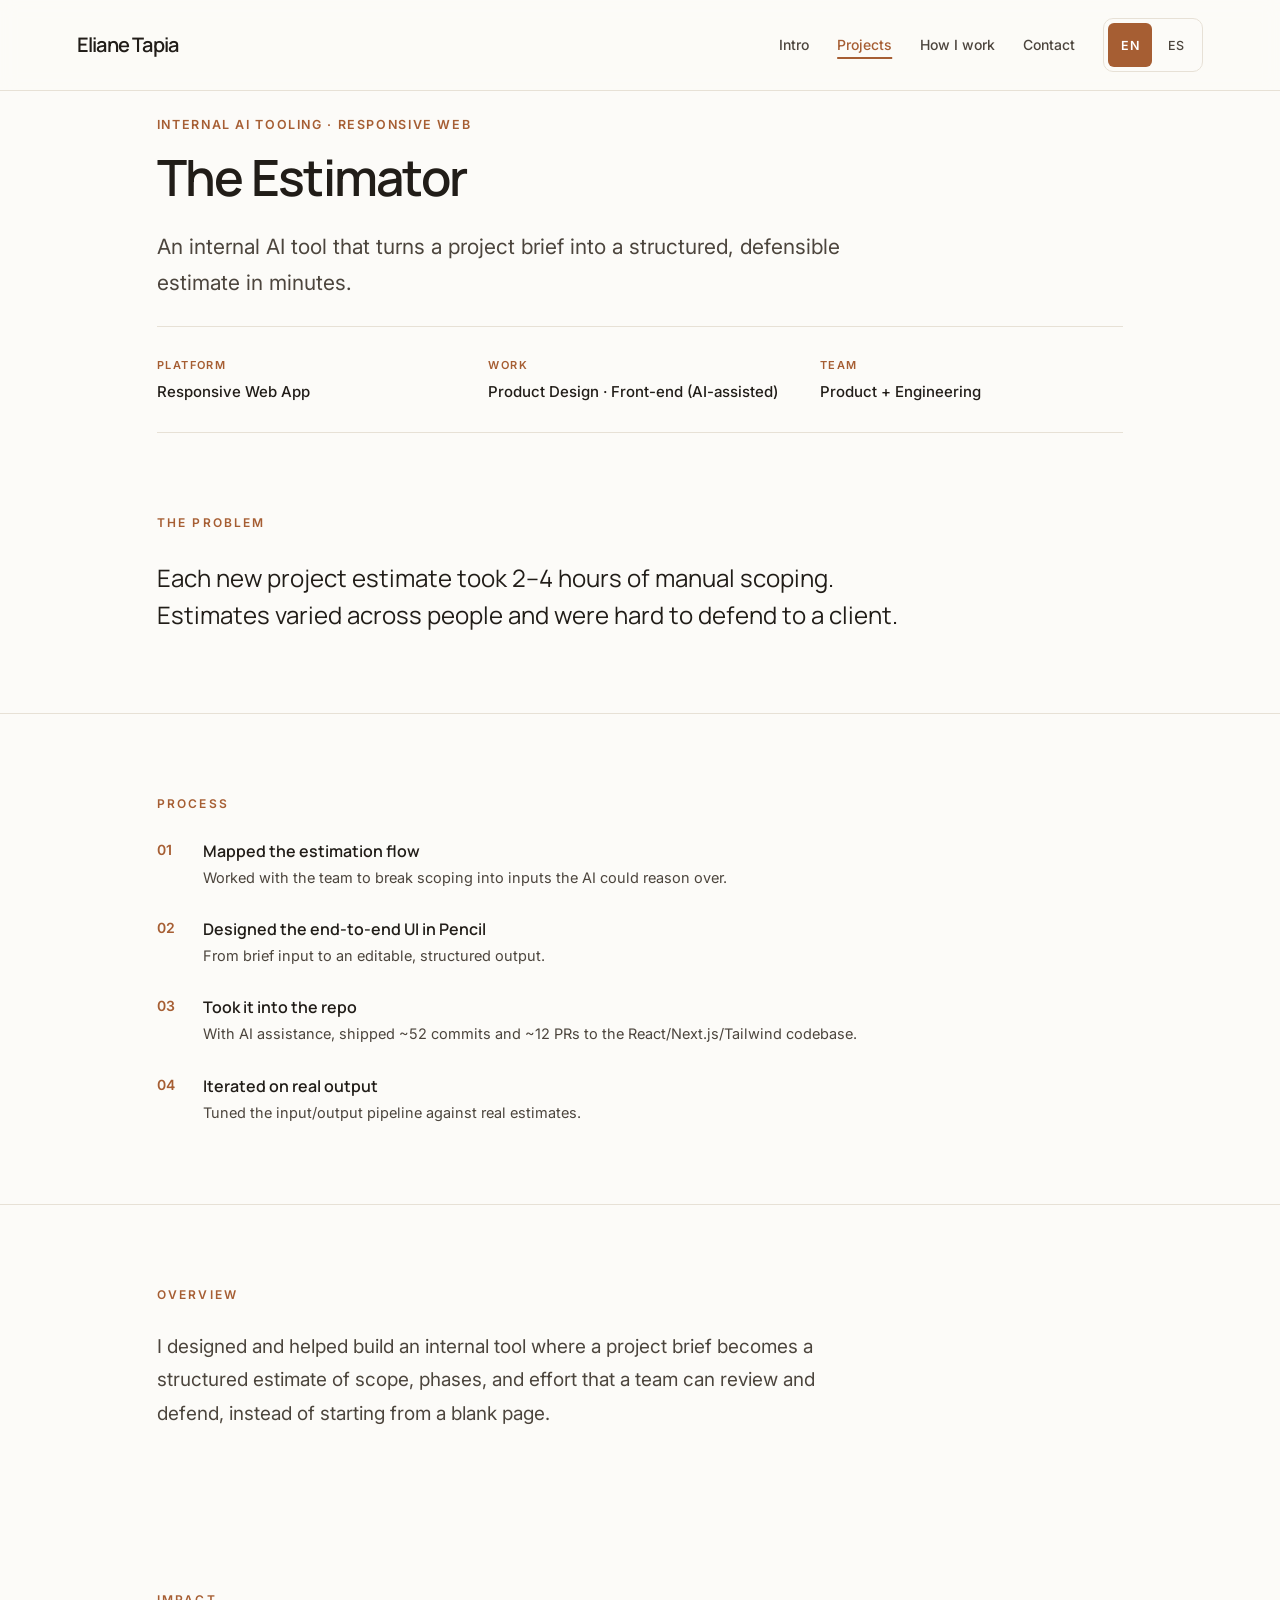
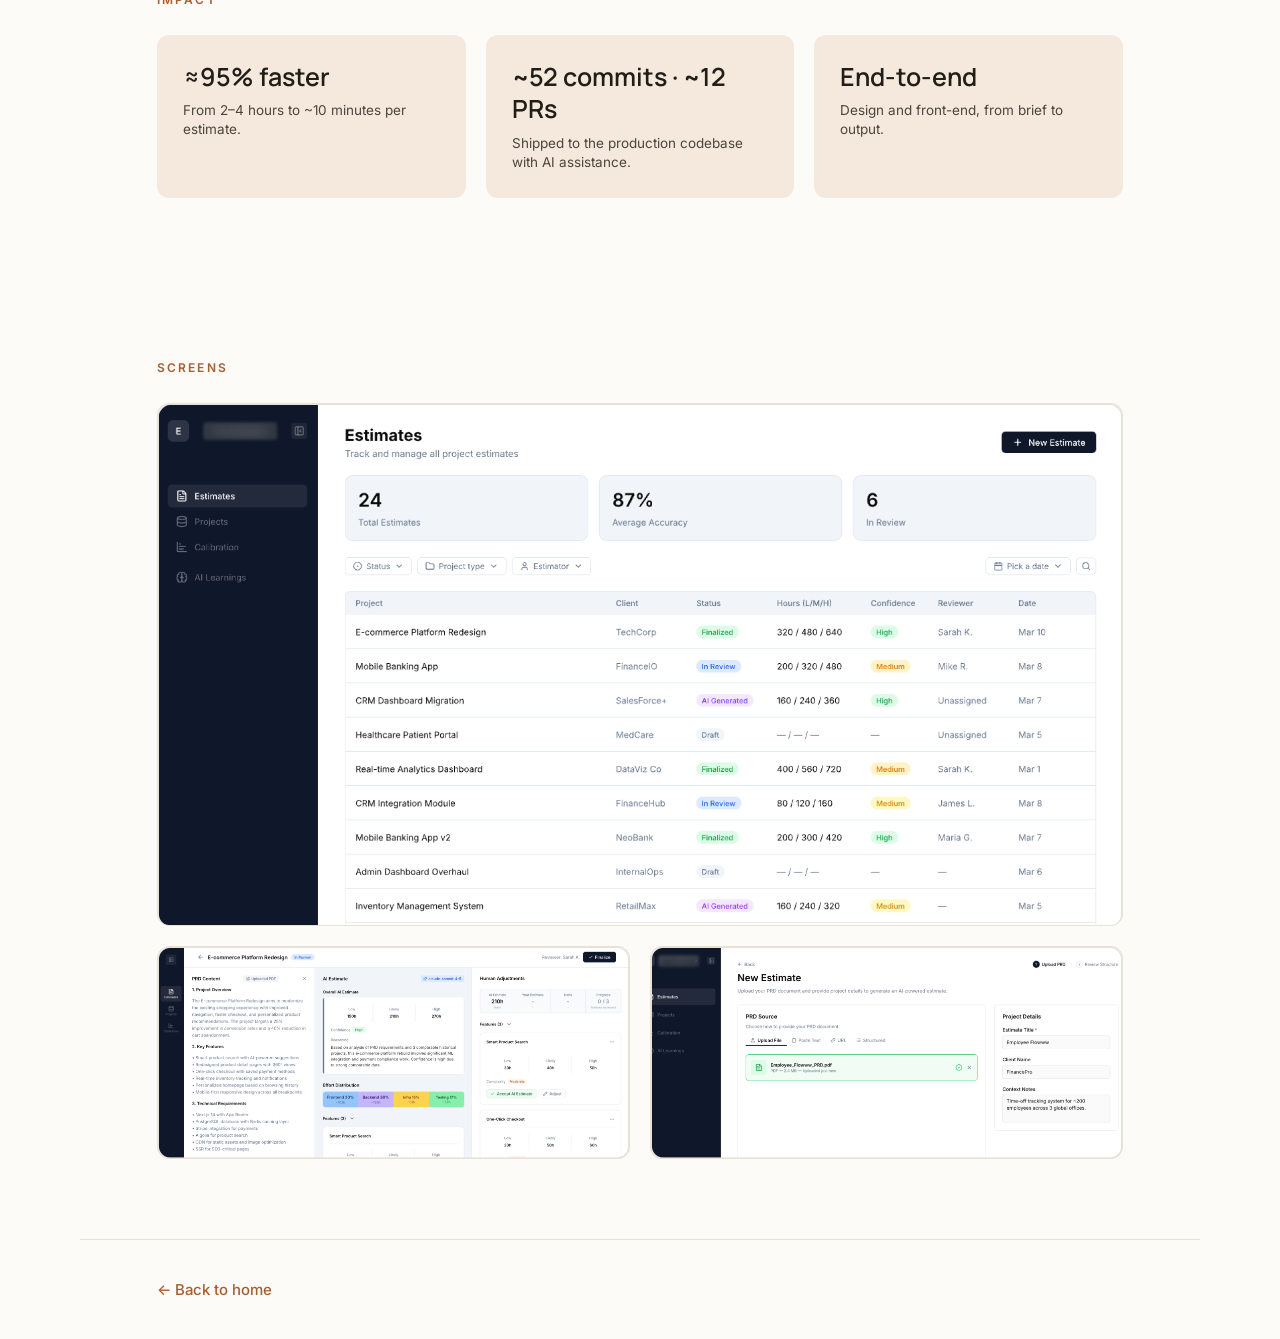
==== commit 7e1c4d3d: "Refine mobile portfolio navigation and spacing" ====
--- a/estimator.html
+++ b/estimator.html
@@ -9,6 +9,7 @@
   <link rel="preconnect" href="https://fonts.gstatic.com" crossorigin>
   <link href="https://fonts.googleapis.com/css2?family=Manrope:wght@500;600&family=Inter:wght@400;500;600&display=swap" rel="stylesheet">
   <link rel="stylesheet" href="css/styles.css?v=portfolio-resume-23">
+  <link rel="stylesheet" href="css/detail.css?v=1">
 </head>
 <body>
   <a class="skip-link" href="#main" data-es="Saltar al contenido">Skip to content</a>
--- a/css/styles.css
+++ b/css/styles.css
@@ -421,6 +421,21 @@
 .home .work .card-footer { display: flex; align-items: baseline; justify-content: space-between; gap: 12px; width: 100%; margin-top: 10px; padding-top: 10px; border-top: 1px solid var(--line); }
 .home .work .card-footer .card-stack { min-width: 0; }
 .home .work .card-link { flex-shrink: 0; margin-top: 0; padding-top: 0; font-size: 11px; white-space: nowrap; }
+.home .work .card { transition: transform .28s ease, border-color .28s ease, box-shadow .28s ease; }
+.home .work .card-media img,
+.home .work .card-link { transition: transform .28s ease; }
+.home .work .card:is(:hover, :focus-visible) {
+  transform: translateY(-3px);
+  border-color: var(--line);
+  box-shadow: 0 12px 28px rgba(33, 29, 24, .08);
+}
+.home .work .card:is(:hover, :focus-visible) .card-media img { transform: scale(1.015); }
+.home .work .card:is(:hover, :focus-visible) .card-link { transform: translateX(2px); }
+@media (prefers-reduced-motion: reduce) {
+  .home .work .card:is(:hover, :focus-visible),
+  .home .work .card:is(:hover, :focus-visible) .card-media img,
+  .home .work .card:is(:hover, :focus-visible) .card-link { transform: none; }
+}
 .about-bio, .about-profile-details { min-width: 0; }
 @media (min-width: 1001px) and (prefers-reduced-motion: no-preference) {
   .about-work { scroll-snap-align: start; }
@@ -448,7 +463,52 @@
 @media (min-width: 961px) {
   .home .approach .point { display: grid; grid-row: span 6; grid-template-rows: subgrid; row-gap: 0; }
   .home .approach .approach-details { margin-top: 0; }
-  .home .approach .approach-tags { align-content: start; align-items: start; }
+.home .approach .approach-tags { align-content: start; align-items: start; }
+}
+
+/* A process card reveals its accent and detail state on hover or keyboard focus. */
+.home .approach .point {
+  --process-color: var(--accent);
+  position: relative;
+  overflow: hidden;
+  transition: transform .28s ease, border-color .28s ease, box-shadow .28s ease;
+}
+.home .approach .point:nth-child(1) { --process-color: #71699a; }
+.home .approach .point:nth-child(3) { --process-color: #557b64; }
+.home .approach .point::before {
+  content: "";
+  position: absolute;
+  inset: 0 0 auto;
+  height: 3px;
+  background: var(--process-color);
+  transform: scaleX(0);
+  transform-origin: left;
+  transition: transform .3s ease;
+}
+.home .approach .approach-icon,
+.home .approach .approach-details li {
+  transition: transform .28s ease, background-color .28s ease, box-shadow .28s ease;
+}
+.home .approach .point:is(:hover, :focus-visible) {
+  transform: translateY(-7px);
+  border-color: var(--process-color);
+  box-shadow: 0 20px 44px rgba(33, 29, 24, .12);
+}
+.home .approach .point:is(:hover, :focus-visible)::before { transform: scaleX(1); }
+.home .approach .point:is(:hover, :focus-visible) .approach-icon {
+  transform: translateY(-2px) scale(1.06);
+  box-shadow: 0 8px 18px rgba(33, 29, 24, .09);
+}
+.home .approach .point:is(:hover, :focus-visible) .approach-details li {
+  transform: translateX(3px);
+  background: var(--paper);
+  box-shadow: 0 4px 12px rgba(33, 29, 24, .06);
+}
+.home .approach .point:focus-visible { outline: 3px solid var(--process-color); outline-offset: 4px; }
+@media (prefers-reduced-motion: reduce) {
+  .home .approach .point:is(:hover, :focus-visible),
+  .home .approach .point:is(:hover, :focus-visible) .approach-icon,
+  .home .approach .point:is(:hover, :focus-visible) .approach-details li { transform: none; }
 }
 
 /* Contact invitation and supporting navigation. */
--- a/css/detail.css
+++ b/css/detail.css
@@ -0,0 +1,2 @@
+/* Tighter header spacing on every project page. */
+.detail-hero { padding-top: 24px; padding-bottom: 24px; }
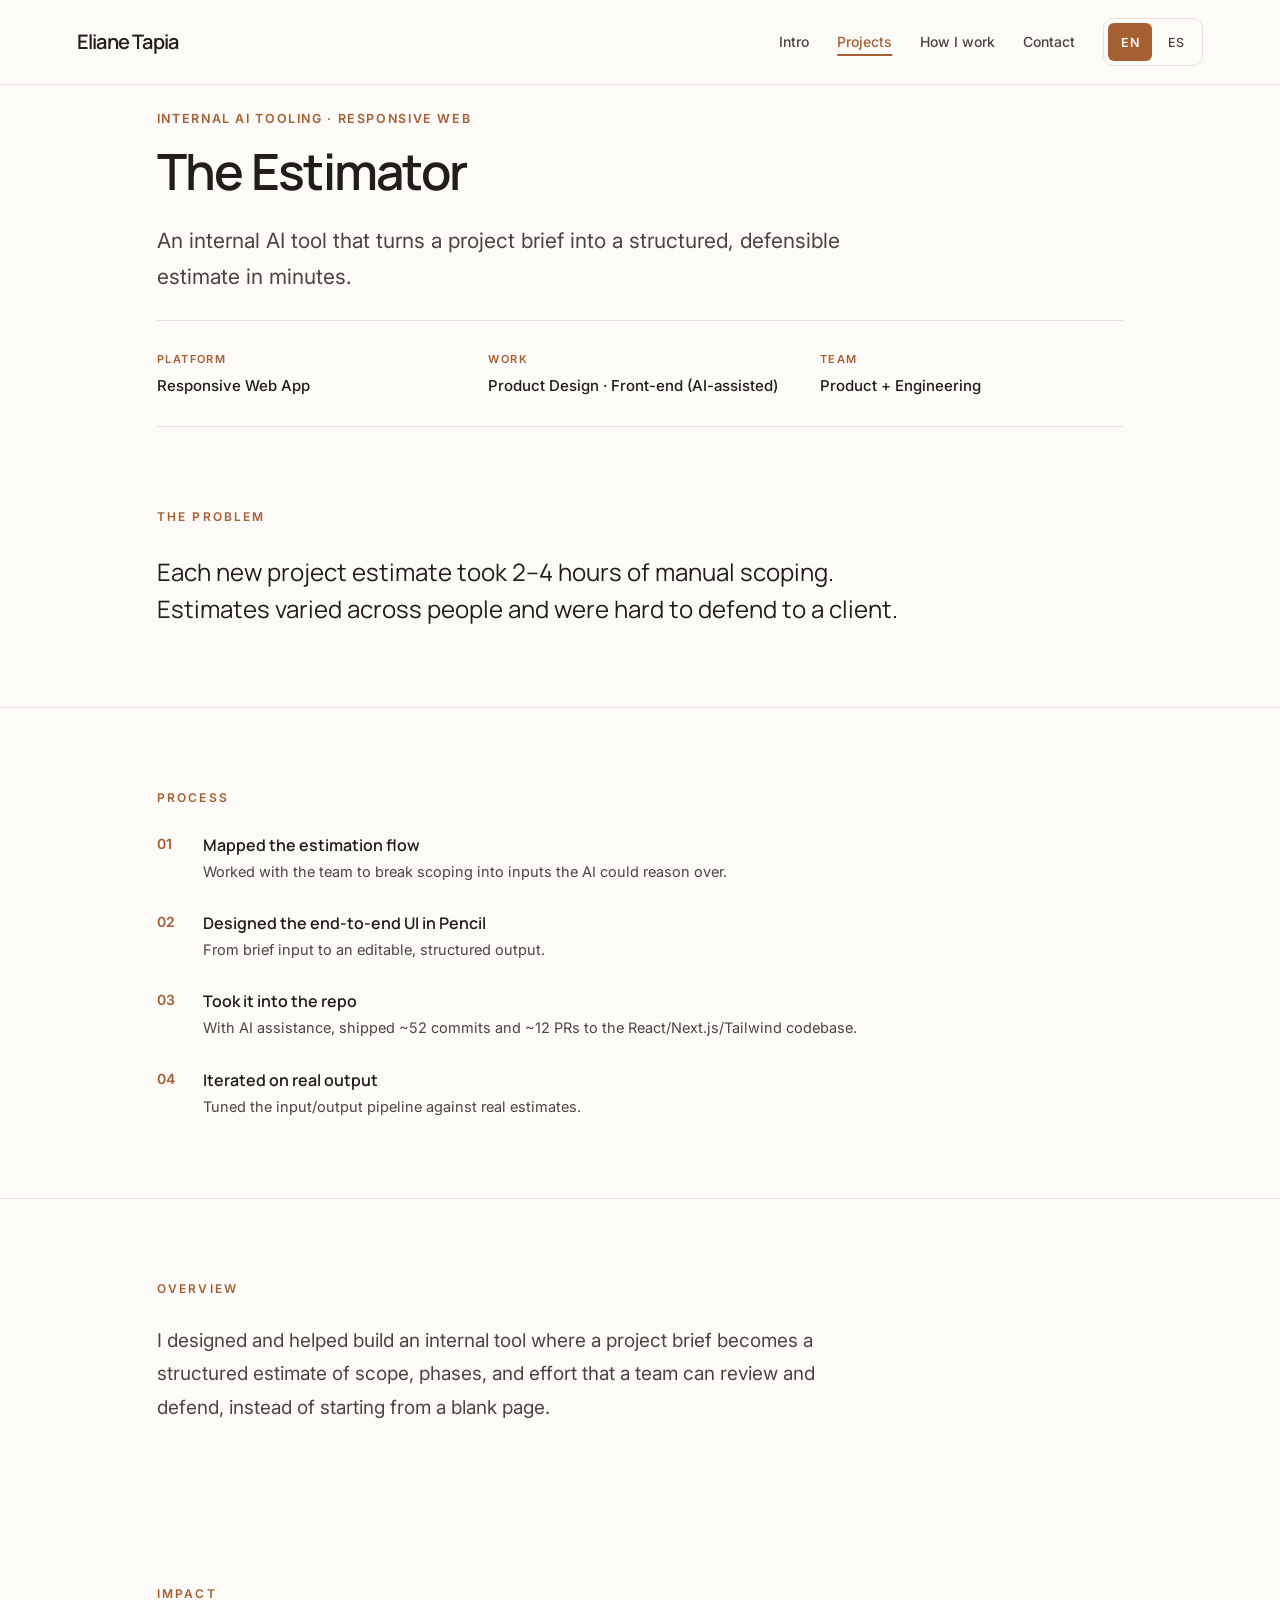
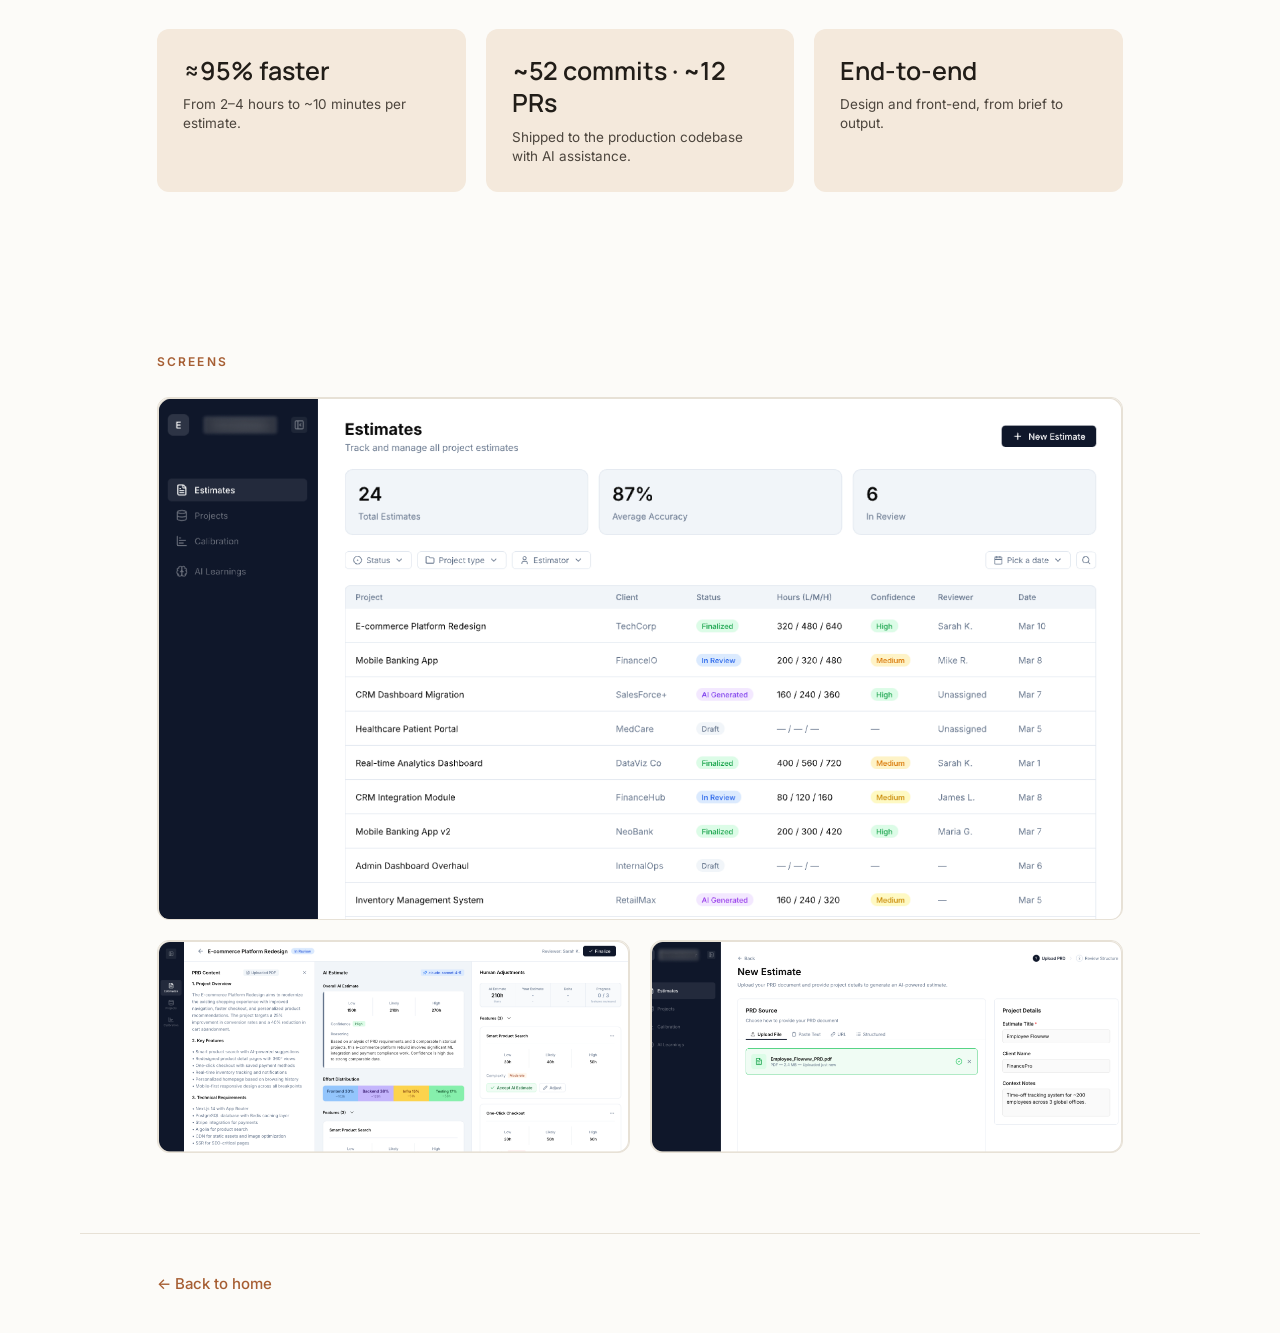
==== commit 9b2713cf: "Polish desktop contact and portfolio share preview" ====
--- a/estimator.html
+++ b/estimator.html
@@ -5,10 +5,13 @@
   <meta name="viewport" content="width=device-width, initial-scale=1.0">
   <title>The Estimator | Eliane Tapia</title>
   <meta name="description" content="An internal AI tool that turns a project brief into a structured, defensible estimate in minutes.">
+  <link rel="icon" type="image/svg+xml" href="favicon.svg?v=2">
+  <link rel="icon" type="image/png" sizes="32x32" href="favicon-32.png?v=2">
+  <link rel="apple-touch-icon" sizes="180x180" href="apple-touch-icon.png?v=2">
   <link rel="preconnect" href="https://fonts.googleapis.com">
   <link rel="preconnect" href="https://fonts.gstatic.com" crossorigin>
   <link href="https://fonts.googleapis.com/css2?family=Manrope:wght@500;600&family=Inter:wght@400;500;600&display=swap" rel="stylesheet">
-  <link rel="stylesheet" href="css/styles.css?v=portfolio-resume-23">
+  <link rel="stylesheet" href="css/styles.css?v=desktop-contact-29">
   <link rel="stylesheet" href="css/detail.css?v=1">
 </head>
 <body>
--- a/css/styles.css
+++ b/css/styles.css
@@ -203,8 +203,8 @@
 .wordmark { font-size: 20px; font-weight: 600; letter-spacing: -.04em; }
 .nav { margin-left: auto; }
 .header-actions { display: flex; align-items: center; }
-.lang { padding: 4px; gap: 2px; border-radius: 10px; background: var(--paper); }
-.lang button { min-width: 44px; min-height: 44px; padding: 10px; border-radius: 6px; color: var(--mid); }
+.lang { height: 48px; padding: 4px; gap: 2px; border-radius: 10px; background: var(--paper); }
+.lang button { min-width: 44px; height: 38px; min-height: 38px; padding: 8px 10px; border-radius: 6px; color: var(--mid); }
 .lang button.active { background: var(--accent); color: #fff; }
 .cv-button { min-height: 48px; padding: 12px 8px; border: 1px solid transparent; border-radius: 8px; background: transparent; color: var(--soft); font: 500 15px var(--body); line-height: 1.6; }
 .cv-button:disabled { cursor: not-allowed; opacity: .65; }
@@ -383,11 +383,11 @@
     scroll-snap-type: y proximity;
     scroll-padding-top: var(--header-height, 90px);
   }
-  .home .hero, .home .work, .home .about, .home .approach, .home .contact {
+  .home .hero, .home .work, .home .about, .home .approach, .home .contact-footer {
     scroll-snap-align: start;
     scroll-margin-top: 0;
   }
-  .home .work, .home .about, .home .approach, .home .contact {
+  .home .work, .home .about, .home .approach, .home .contact-footer {
     min-height: calc(100svh - var(--header-height, 90px));
   }
   .home .site-footer { scroll-snap-align: end; }
@@ -514,6 +514,19 @@
 /* Contact invitation and supporting navigation. */
 .contact-footer { padding-top: clamp(80px, 8vw, 112px); padding-bottom: clamp(48px, 5vw, 72px); scroll-margin-top: calc(var(--header-height, 90px) + 24px); }
 .footer-grid { display: grid; grid-template-columns: minmax(0, 1.8fr) minmax(0, .65fr) minmax(0, 1fr); gap: 40px; border-top: 1px solid var(--line); padding: clamp(64px, 6vw, 88px) 0; }
+@media (min-width: 761px) {
+  .home .contact-footer {
+    min-height: 100svh;
+    scroll-margin-top: var(--header-height, 90px);
+    display: flex;
+    flex-direction: column;
+  }
+  .home .contact-footer .footer-grid { flex: 1; }
+  .home .footer-grid { border-top: 0; }
+}
+@media (min-width: 1001px) and (prefers-reduced-motion: no-preference) {
+  .home .contact-footer { scroll-margin-top: 0; }
+}
 .footer-invitation h2 { max-width: 22ch; font-size: clamp(28px, 3vw, 38px); line-height: 1.2; letter-spacing: -.035em; }
 .footer-invitation h2 > span { display: block; }
 .footer-invitation p { margin: 16px 0 22px; font-size: 14px; color: var(--soft); }
